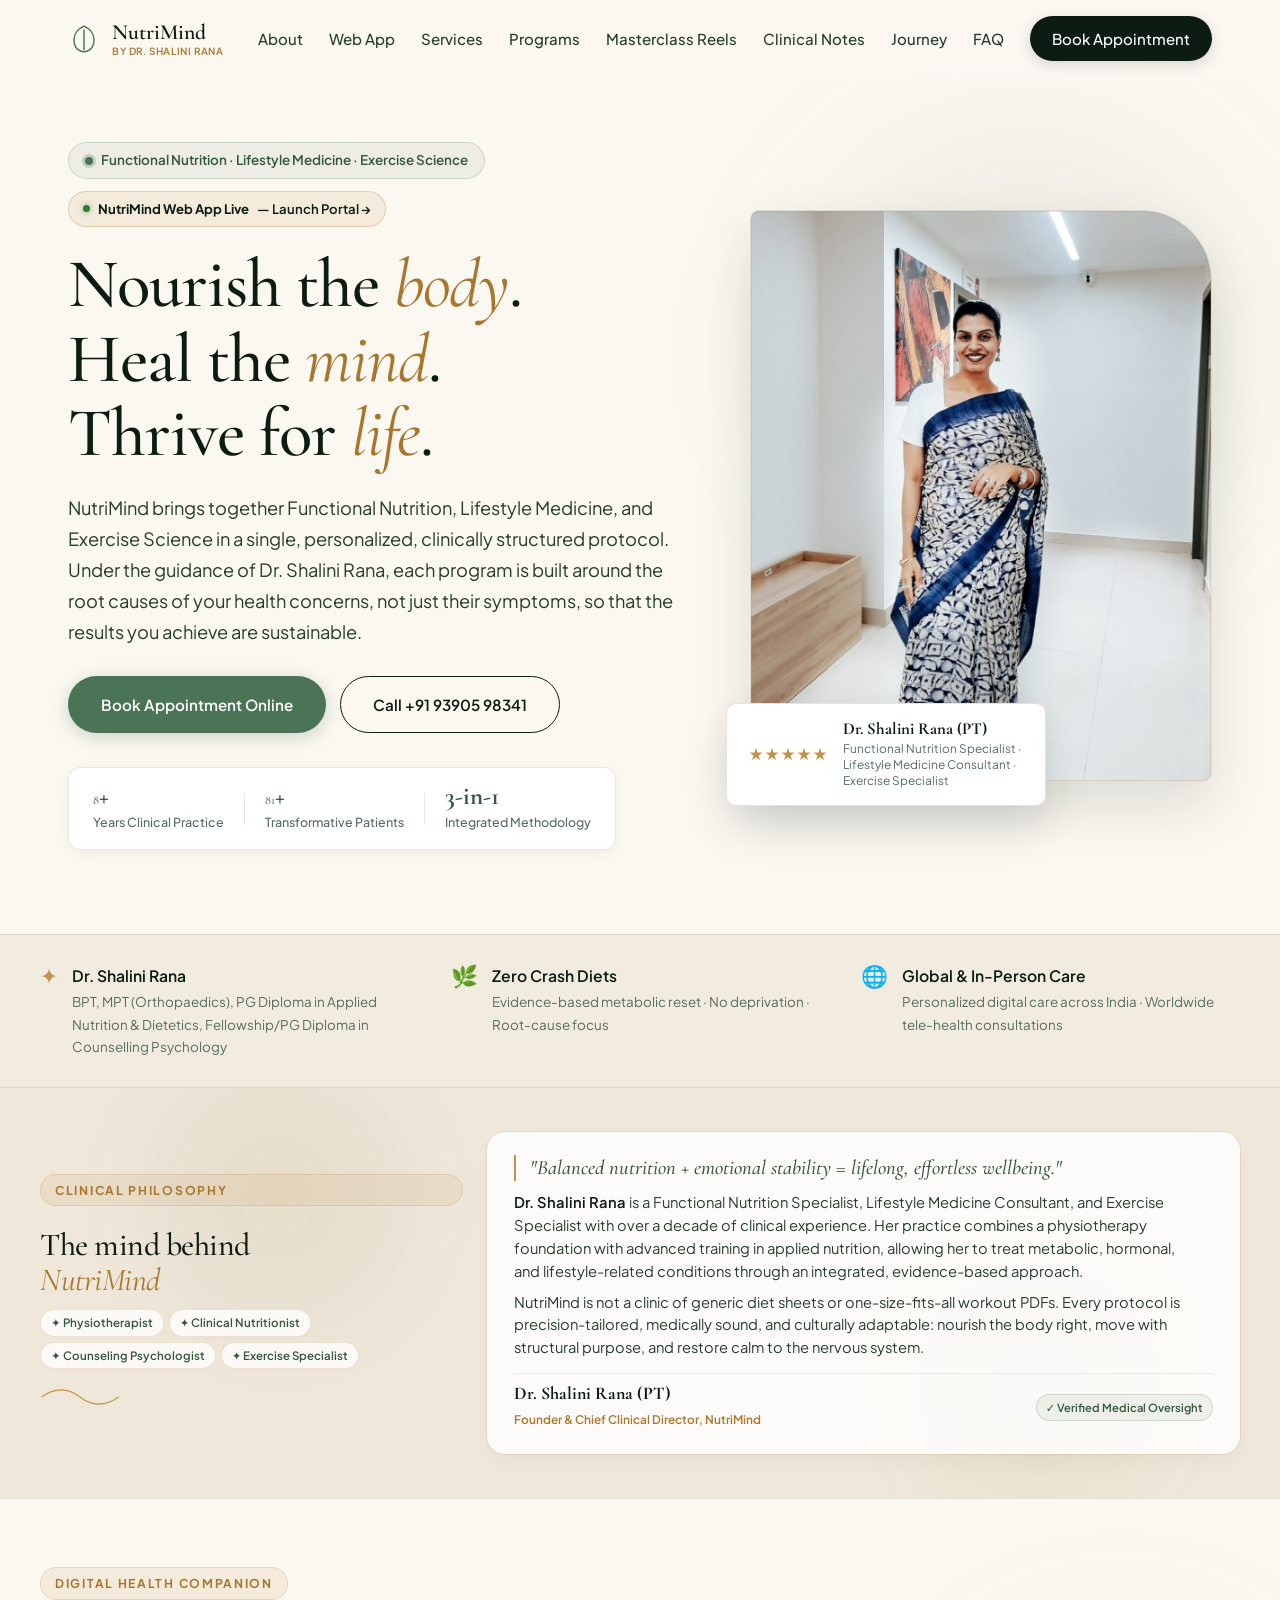
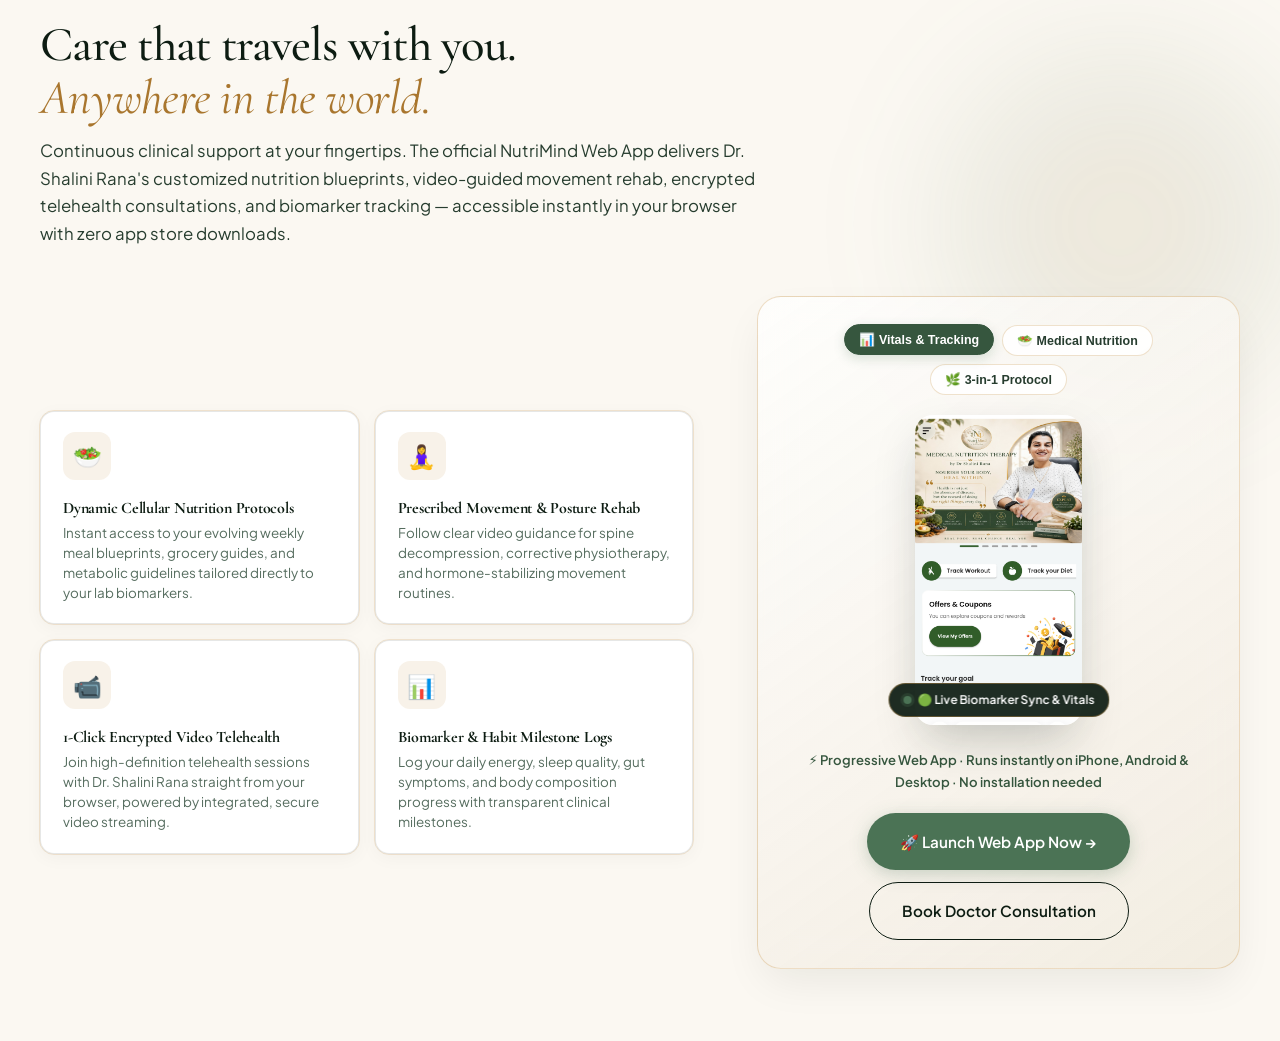
==== nutrimind.html @ 59c667a7 "Update Dr. Shalini credentials, Tellapur clinic location, GBP and social channels" ====
<!DOCTYPE html>
<html lang="en">
<head>
<meta charset="UTF-8">
<meta name="viewport" content="width=device-width, initial-scale=1.0">
<title>NutriMind | Functional Nutrition &amp; Lifestyle Medicine by Dr. Shalini Rana</title>
<meta name="description" content="Personalized, clinically structured protocols combining functional nutrition, lifestyle medicine, and exercise science. Consult Dr. Shalini Rana, Hyderabad.">
<link rel="preconnect" href="https://fonts.googleapis.com">
<link rel="preconnect" href="https://fonts.gstatic.com" crossorigin>
<link href="https://fonts.googleapis.com/css2?family=Cormorant+Garamond:ital,wght@0,400;0,500;0,600;0,700;1,400;1,500;1,600&family=Plus+Jakarta+Sans:wght@300;400;500;600;700&display=swap" rel="stylesheet">
<link rel="stylesheet" href="style.css">
</head>
<body>

<!-- TOP SCROLL PROGRESS -->
<div class="scroll-progress-container" aria-hidden="true">
  <div class="scroll-progress-bar" id="scrollProgressBar"></div>
</div>

<a class="skip-link" href="#main">Skip to content</a>

<!-- SITE HEADER -->
<header class="site-header" id="siteHeader">
  <div class="header-inner">
    <a href="#top" class="brand">
      <span class="brand-mark" aria-hidden="true">
        <svg viewBox="0 0 40 40" width="32" height="32"><path d="M20 4C11 8 6 16 8 26c1.5 7 8 10 12 10s10.5-3 12-10c2-10-3-18-12-22z" fill="none" stroke="currentColor" stroke-width="1.8"/><path d="M20 8v26" stroke="currentColor" stroke-width="1.8"/></svg>
      </span>
      <span class="brand-text">NutriMind<em>by Dr. Shalini Rana</em></span>
    </a>

    <nav class="main-nav" id="mainNav" aria-label="Primary Navigation">
      <a href="#about">About</a>
      <a href="#app">Web App</a>
      <a href="#pillars">Services</a>
      <a href="#programs">Programs</a>
      <a href="#reels">Masterclass Reels</a>
      <a href="#infographics">Clinical Notes</a>
      <a href="#journey">Journey</a>
      <a href="#faq">FAQ</a>
      <a href="https://booking.clinikpe.com/doctors/dr-shalini-rana-KVoUWVHR/KVoUWVHR" target="_blank" rel="noopener" class="nav-cta">Book Appointment</a>
    </nav>

    <button class="nav-toggle" id="navToggle" aria-expanded="false" aria-controls="mainNav" aria-label="Toggle menu">
      <span></span><span></span><span></span>
    </button>
  </div>
</header>

<main id="main">

  <!-- SECTION 1: HERO -->
  <section class="hero" id="top">
    <div class="hero-ambient-glow" aria-hidden="true"></div>
    <div class="hero-copy">
      <div class="hero-badge-wrap anim-hero-1">
        <span class="hero-badge">
          <span class="badge-dot"></span> Functional Nutrition &middot; Lifestyle Medicine &middot; Exercise Science
        </span>
        <a href="https://nutrimind-34c08.web.app/" target="_blank" rel="noopener" class="hero-app-pill" title="Open NutriMind Patient Web App">
          <span class="app-dot"></span> <strong>NutriMind Web App Live</strong> &mdash; Launch Portal &rarr;
        </a>
      </div>
      <h1 class="anim-hero-2">
        Nourish the <em>body</em>.<br>
        Heal the <em>mind</em>.<br>
        Thrive for <em>life</em>.
      </h1>
      <p class="hero-lede anim-hero-3">
        NutriMind brings together Functional Nutrition, Lifestyle Medicine, and Exercise Science in a single, personalized, clinically structured protocol. Under the guidance of Dr. Shalini Rana, each program is built around the root causes of your health concerns, not just their symptoms, so that the results you achieve are sustainable.
      </p>
      <div class="hero-actions anim-hero-4">
        <a href="https://booking.clinikpe.com/doctors/dr-shalini-rana-KVoUWVHR/KVoUWVHR" target="_blank" rel="noopener" class="btn btn-primary btn-pulse">Book Appointment Online</a>
        <a href="tel:+919390598341" class="btn btn-ghost">Call +91 93905 98341</a>
      </div>
      <div class="hero-trust-bar anim-hero-5">
        <div class="trust-pill">
          <strong><span class="counter" data-target="10">0</span>+</strong>
          <span>Years Clinical Practice</span>
        </div>
        <div class="trust-divider" aria-hidden="true"></div>
        <div class="trust-pill">
          <strong><span class="counter" data-target="100">0</span>+</strong>
          <span>Transformative Patients</span>
        </div>
        <div class="trust-divider" aria-hidden="true"></div>
        <div class="trust-pill">
          <strong>3-in-1</strong>
          <span>Integrated Methodology</span>
        </div>
      </div>
    </div>

    <div class="hero-media anim-hero-media">
      <div class="hero-image-wrap">
        <img src="assets/dr-shalini-portrait.jpg" alt="Dr. Shalini Rana, founder of NutriMind" width="1024" height="1436" fetchpriority="high" decoding="async">
        <div class="hero-gold-frame" aria-hidden="true"></div>
      </div>
      <div class="hero-media-caption float-badge">
        <div class="caption-stars" aria-hidden="true">★★★★★</div>
        <div class="caption-content">
          <strong>Dr. Shalini Rana (PT)</strong>
          <small>Functional Nutrition Specialist &middot; Lifestyle Medicine Consultant &middot; Exercise Specialist</small>
        </div>
      </div>
    </div>
  </section>

  <!-- AUTHORITY CREDENTIALS BAR -->
  <section class="authority-bar reveal reveal-fade" aria-label="Clinical Credentials">
    <div class="authority-inner">
      <div class="authority-item">
        <span class="auth-icon" aria-hidden="true">✦</span>
        <div class="auth-text">
          <strong>Dr. Shalini Rana</strong>
          <p>BPT, MPT (Orthopaedics), PG Diploma in Applied Nutrition &amp; Dietetics, Fellowship/PG Diploma in Counselling Psychology</p>
        </div>
      </div>
      <div class="authority-item">
        <span class="auth-icon" aria-hidden="true">🌿</span>
        <div class="auth-text">
          <strong>Zero Crash Diets</strong>
          <p>Evidence-based metabolic reset &middot; No deprivation &middot; Root-cause focus</p>
        </div>
      </div>
      <div class="authority-item">
        <span class="auth-icon" aria-hidden="true">🌐</span>
        <div class="auth-text">
          <strong>Global &amp; In-Person Care</strong>
          <p>Personalized digital care across India &middot; Worldwide tele-health consultations</p>
        </div>
      </div>
    </div>
  </section>

  <!-- SECTION 2: ABOUT / CLINICAL PHILOSOPHY -->
  <section class="about" id="about">
    <div class="about-grid">
      <div class="about-eyebrow-col reveal reveal-left">
        <span class="section-tag">Clinical Philosophy</span>
        <h2>The mind behind<br><em>NutriMind</em></h2>
        <div class="doc-credentials-pills">
          <span class="cred-pill">✦ Physiotherapist</span>
          <span class="cred-pill">✦ Clinical Nutritionist</span>
          <span class="cred-pill">✦ Counseling Psychologist</span>
          <span class="cred-pill">✦ Exercise Specialist</span>
        </div>
        <div class="leaf-rule" aria-hidden="true">
          <svg class="animated-leaf-svg" viewBox="0 0 120 24" width="80" height="16"><path d="M2 12c20-14 40-14 58 0s38 14 58 0" fill="none" stroke="currentColor" stroke-width="1.6"/></svg>
        </div>
      </div>

      <div class="about-glass-card reveal reveal-right">
        <div class="glass-quote-wrap">
          <p class="pull-quote">"Balanced nutrition + emotional stability = lifelong, effortless wellbeing."</p>
        </div>
        
        <div class="about-body-text">
          <p><strong>Dr. Shalini Rana</strong> is a Functional Nutrition Specialist, Lifestyle Medicine Consultant, and Exercise Specialist with over a decade of clinical experience. Her practice combines a physiotherapy foundation with advanced training in applied nutrition, allowing her to treat metabolic, hormonal, and lifestyle-related conditions through an integrated, evidence-based approach.</p>
          <p>NutriMind is not a clinic of generic diet sheets or one-size-fits-all workout PDFs. Every protocol is precision-tailored, medically sound, and culturally adaptable: nourish the body right, move with structural purpose, and restore calm to the nervous system.</p>
        </div>

        <div class="doctor-signature">
          <div class="doc-sign-meta">
            <strong>Dr. Shalini Rana (PT)</strong>
            <span>Founder &amp; Chief Clinical Director, NutriMind</span>
          </div>
          <div class="doc-verified-badge">
            <span>✓ Verified Medical Oversight</span>
          </div>
        </div>
      </div>
    </div>
  </section>

  <!-- SECTION 3: DIGITAL HEALTH COMPANION (WEB APP PORTAL) -->
  <section class="app-section" id="app">
    <div class="app-section-inner">
      <div class="app-section-header reveal reveal-up">
        <span class="section-tag">Digital Health Companion</span>
        <h2>Care that travels with you.<br><em>Anywhere in the world.</em></h2>
        <p class="app-section-lede">
          Continuous clinical support at your fingertips. The official NutriMind Web App delivers Dr. Shalini Rana's customized nutrition blueprints, video-guided movement rehab, encrypted telehealth consultations, and biomarker tracking — accessible instantly in your browser with zero app store downloads.
        </p>
      </div>

      <div class="app-showcase-grid reveal reveal-up">
        <!-- 4 PILLAR FEATURE CARDS -->
        <div class="app-feature-cards">
          <div class="app-feature-card">
            <div class="app-feat-icon">🥗</div>
            <div class="app-feat-content">
              <h4>Dynamic Cellular Nutrition Protocols</h4>
              <p>Instant access to your evolving weekly meal blueprints, grocery guides, and metabolic guidelines tailored directly to your lab biomarkers.</p>
            </div>
          </div>

          <div class="app-feature-card">
            <div class="app-feat-icon">🧘‍♀️</div>
            <div class="app-feat-content">
              <h4>Prescribed Movement &amp; Posture Rehab</h4>
              <p>Follow clear video guidance for spine decompression, corrective physiotherapy, and hormone-stabilizing movement routines.</p>
            </div>
          </div>

          <div class="app-feature-card">
            <div class="app-feat-icon">📹</div>
            <div class="app-feat-content">
              <h4>1-Click Encrypted Video Telehealth</h4>
              <p>Join high-definition telehealth sessions with Dr. Shalini Rana straight from your browser, powered by integrated, secure video streaming.</p>
            </div>
          </div>

          <div class="app-feature-card">
            <div class="app-feat-icon">📊</div>
            <div class="app-feat-content">
              <h4>Biomarker &amp; Habit Milestone Logs</h4>
              <p>Log your daily energy, sleep quality, gut symptoms, and body composition progress with transparent clinical milestones.</p>
            </div>
          </div>
        </div>

        <!-- RIGHT: INTERACTIVE APP STAGE -->
        <div class="app-stage-col">
          <div class="app-screen-nav" id="appScreenNav">
            <button type="button" class="app-nav-btn active" data-img="app/NutriMind.png" data-badge="🟢 Live Biomarker Sync &amp; Vitals">
              <span>📊 Vitals &amp; Tracking</span>
            </button>
            <button type="button" class="app-nav-btn" data-img="app/nutrimind-app-2.png" data-badge="🥗 Medical Nutrition Blueprints">
              <span>🥗 Medical Nutrition</span>
            </button>
            <button type="button" class="app-nav-btn" data-img="app/nutrimind-app-3.png" data-badge="🌿 3-in-1 Movement &amp; Protocol">
              <span>🌿 3-in-1 Protocol</span>
            </button>
          </div>

          <div class="app-mockup-wrapper">
            <img src="app/NutriMind.png" alt="NutriMind Patient Companion Web App" class="app-mockup-img" id="aboutFloatingAppImg" loading="lazy" decoding="async">
            <div class="floating-glass-badge" id="aboutFloatingBadge">
              <span class="badge-dot"></span> <span>🟢 Live Biomarker Sync &amp; Vitals</span>
            </div>
          </div>

          <div class="app-pwa-badge">
            <span>⚡ Progressive Web App &middot; Runs instantly on iPhone, Android &amp; Desktop &middot; No installation needed</span>
          </div>

          <div class="app-cta-row">
            <a href="https://nutrimind-34c08.web.app/" target="_blank" rel="noopener" class="btn btn-primary btn-pulse">
              🚀 Launch Web App Now &rarr;
            </a>
            <a href="https://booking.clinikpe.com/doctors/dr-shalini-rana-KVoUWVHR/KVoUWVHR" target="_blank" rel="noopener" class="btn btn-ghost">
              Book Doctor Consultation
            </a>
          </div>
        </div>
      </div>
    </div>
  </section>

</main>
<script src="script.js"></script>
</body>
</html>
---- style.css ----
/* ---------------------------------------------------------
   NutriMind by Dr. Shalini Rana — Luxury Medical Wellness System
   Typography: Cormorant Garamond (Display) · Plus Jakarta Sans (Body)
   Palette: Obsidian Emerald #0D1C12 · Luminous Sage #4B7355
            Champagne Gold #C69248 · Silk Alabaster #FBF8F2
--------------------------------------------------------- */

:root {
  --ink: #0D1C12;
  --ink-soft: #273D2F;
  --ink-muted: #566D5F;
  --sage: #4B7355;
  --sage-dark: #36563E;
  --sage-light: #689473;
  --sage-soft: rgba(75, 115, 85, 0.08);
  --gold: #C69248;
  --gold-dark: #A9762E;
  --gold-soft: #E8D2B0;
  --gold-glow: rgba(198, 146, 72, 0.16);
  --ivory: #FBF8F2;
  --ivory-dim: #F2ECE0;
  --clay: #EFE7DA;
  --paper: #FFFFFF;
  --line: rgba(13, 28, 18, 0.10);
  --line-gold: rgba(198, 146, 72, 0.28);
  --shadow-sm: 0 4px 16px rgba(13, 28, 18, 0.04);
  --shadow-md: 0 12px 34px rgba(13, 28, 18, 0.08);
  --shadow-lg: 0 24px 56px rgba(13, 28, 18, 0.13);
  --shadow-gold: 0 12px 36px rgba(198, 146, 72, 0.22);
  --font-display: 'Cormorant Garamond', Georgia, serif;
  --font-body: 'Plus Jakarta Sans', system-ui, -apple-system, sans-serif;
  --max: 1200px;
}

*, *::before, *::after {
  box-sizing: border-box;
}

html {
  scroll-behavior: smooth;
  -webkit-text-size-adjust: 100%;
  text-size-adjust: 100%;
}

body {
  margin: 0;
  font-family: var(--font-body);
  color: var(--ink);
  background: var(--ivory);
  font-size: 16.5px;
  line-height: 1.68;
  -webkit-font-smoothing: antialiased;
  -moz-osx-font-smoothing: grayscale;
  overflow-x: hidden;
}

img, video {
  max-width: 100%;
  display: block;
  -webkit-user-drag: none;
}

button, a {
  -webkit-tap-highlight-color: transparent;
}

/* GPU Hardware Acceleration for Smooth Rendering on PC & Mobile */
.clinic-photo-card,
.spotlight-card,
.reel-card,
.infographic-card,
.journey-card,
.app-feature-card,
.faq-item {
  transform: translateZ(0);
  backface-visibility: hidden;
  -webkit-backface-visibility: hidden;
}

h1, h2, h3, h4 {
  font-family: var(--font-display);
  font-weight: 600;
  line-height: 1.15;
  margin: 0 0 0.45em;
  color: var(--ink);
  letter-spacing: -0.015em;
}

h1 { font-size: clamp(2.8rem, 5.4vw, 4.6rem); font-weight: 500; line-height: 1.08; }
h2 { font-size: clamp(2.2rem, 3.6vw, 3.2rem); font-weight: 500; }
h3 { font-size: clamp(1.6rem, 2.4vw, 2.1rem); }
h4 { font-size: 1.25rem; font-weight: 600; }

h1 em, h2 em, h3 em {
  font-style: italic;
  font-weight: 400;
  color: var(--gold-dark);
}

p { margin: 0 0 1em; max-width: 62ch; }
a { color: inherit; }

.skip-link {
  position: absolute; left: -999px; top: auto;
  background: var(--ink); color: #fff; padding: 12px 20px; z-index: 200;
  border-radius: 4px;
}
.skip-link:focus { left: 16px; top: 16px; }

/* ---------- TOP SCROLL PROGRESS BAR ---------- */
.scroll-progress-container {
  position: fixed; top: 0; left: 0; width: 100%; height: 3.5px;
  z-index: 1000; background: transparent; pointer-events: none;
}
.scroll-progress-bar {
  height: 100%; width: 0%;
  background: linear-gradient(90deg, var(--sage), var(--gold));
  transition: width 0.08s ease-out;
  box-shadow: 0 0 10px rgba(198, 146, 72, 0.5);
}

/* ---------- SECTION TAGS & LABELS ---------- */
.section-tag {
  display: inline-block;
  font-family: var(--font-body);
  font-size: 0.76rem;
  letter-spacing: 0.14em;
  font-weight: 700;
  text-transform: uppercase;
  color: var(--gold-dark);
  background: rgba(198, 146, 72, 0.12);
  border: 1px solid rgba(198, 146, 72, 0.25);
  padding: 5px 14px;
  border-radius: 999px;
  margin-bottom: 14px;
}
.section-tag.light {
  color: var(--gold-soft);
  background: rgba(232, 210, 176, 0.12);
  border-color: rgba(232, 210, 176, 0.25);
}

/* ---------- BUTTONS ---------- */
.btn {
  position: relative;
  display: inline-flex; align-items: center; justify-content: center; gap: 8px;
  padding: 15px 32px;
  border-radius: 999px;
  font-family: var(--font-body);
  font-size: 0.95rem;
  font-weight: 600;
  text-decoration: none;
  border: 1.5px solid transparent;
  transition: transform .25s cubic-bezier(0.34, 1.56, 0.64, 1), background .25s ease, color .25s ease, border-color .25s ease, box-shadow .25s ease;
  cursor: pointer;
  overflow: hidden;
}
.btn:hover { transform: translateY(-2px); }
.btn:active { transform: translateY(0); }

.btn-primary {
  background: var(--sage);
  color: #fff;
  box-shadow: 0 4px 18px rgba(75, 115, 85, 0.28);
}
.btn-primary:hover {
  background: var(--sage-dark);
  box-shadow: 0 8px 26px rgba(54, 86, 62, 0.4);
}

.btn-primary.btn-pulse {
  position: relative;
}
.btn-primary.btn-pulse::after {
  content: "";
  position: absolute; inset: -4px;
  border-radius: inherit;
  border: 2px solid var(--gold);
  opacity: 0;
  animation: btnPulse 3s cubic-bezier(0.24, 0, 0.38, 1) infinite;
  pointer-events: none;
}
@keyframes btnPulse {
  0% { transform: scale(0.95); opacity: 0.8; }
  50% { transform: scale(1.06); opacity: 0; }
  100% { transform: scale(1.06); opacity: 0; }
}

.btn-ghost {
  background: transparent;
  color: var(--ink);
  border-color: var(--ink);
}
.btn-ghost:hover {
  background: var(--ink);
  color: #fff;
  box-shadow: 0 6px 20px rgba(13, 28, 18, 0.18);
}

.btn-ghost-light {
  background: transparent;
  color: #fff;
  border: 1.5px solid rgba(255, 255, 255, 0.45);
}
.btn-ghost-light:hover {
  background: #fff;
  color: var(--ink);
  border-color: #fff;
}
.btn.full { width: 100%; }

/* ---------- HEADER ---------- */
.site-header {
  position: sticky; top: 0; z-index: 100;
  background: rgba(251, 248, 242, 0.88);
  backdrop-filter: blur(14px);
  -webkit-backdrop-filter: blur(14px);
  border-bottom: 1px solid transparent;
  transition: border-color .3s ease, background .3s ease, box-shadow .3s ease;
}
.site-header.scrolled {
  border-color: var(--line);
  background: rgba(251, 248, 242, 0.97);
  box-shadow: 0 6px 24px rgba(13, 28, 18, 0.05);
}

.header-inner {
  max-width: var(--max);
  margin: 0 auto;
  padding: 16px 28px;
  display: flex; align-items: center; justify-content: space-between;
  gap: 20px;
}

.brand {
  display: flex; align-items: center; gap: 12px;
  text-decoration: none; color: var(--ink);
  transition: transform .2s ease;
}
.brand:hover { transform: scale(1.01); }
.brand-mark {
  color: var(--sage);
  display: flex;
  transition: transform .35s cubic-bezier(0.34, 1.56, 0.64, 1);
}
.brand:hover .brand-mark { transform: rotate(-8deg) scale(1.08); }
.brand-text {
  font-family: var(--font-display);
  font-size: 1.35rem; font-weight: 600; line-height: 1.05;
}
.brand-text em {
  display: block; font-style: normal;
  font-family: var(--font-body); font-size: 0.62rem;
  letter-spacing: .06em; font-weight: 600; text-transform: uppercase;
  color: var(--gold-dark); margin-top: 3px;
}

.main-nav { display: flex; align-items: center; gap: 26px; }
.main-nav a {
  position: relative;
  text-decoration: none;
  font-size: 0.94rem;
  font-weight: 500;
  color: var(--ink-soft);
  transition: color .2s ease;
}
.main-nav a:not(.nav-cta)::after {
  content: '';
  position: absolute; bottom: -4px; left: 0;
  width: 0%; height: 2px;
  background: var(--gold);
  border-radius: 2px;
  transition: width .28s cubic-bezier(0.25, 1, 0.5, 1);
}
.main-nav a:not(.nav-cta):hover::after { width: 100%; }
.main-nav a:hover { color: var(--ink); }

.nav-cta {
  background: var(--ink); color: #fff !important;
  padding: 10px 22px; border-radius: 999px; font-weight: 600;
  box-shadow: 0 4px 14px rgba(13, 28, 18, 0.15);
  transition: background .2s ease, transform .2s cubic-bezier(0.34, 1.56, 0.64, 1), box-shadow .2s ease !important;
}
.nav-cta:hover {
  background: var(--sage-dark);
  transform: translateY(-2px);
  box-shadow: 0 6px 18px rgba(54, 86, 62, 0.35);
}

.nav-toggle {
  display: none; flex-direction: column; gap: 5px;
  background: none; border: none; cursor: pointer; padding: 8px;
}
.nav-toggle span {
  width: 22px; height: 2px; background: var(--ink); display: block;
  transition: transform .25s ease, opacity .25s ease;
}

/* ---------- HERO ---------- */
.hero {
  position: relative;
  max-width: var(--max);
  margin: 0 auto;
  padding: 64px 28px 84px;
  display: grid;
  grid-template-columns: 1.15fr 0.85fr;
  gap: 56px;
  align-items: center;
}
.hero-ambient-glow {
  position: absolute;
  width: 550px; height: 550px;
  border-radius: 50%;
  background: radial-gradient(circle, rgba(198, 146, 72, 0.13) 0%, rgba(75, 115, 85, 0.08) 45%, transparent 70%);
  top: 0%; right: -5%;
  filter: blur(65px);
  pointer-events: none;
  animation: driftGlow 15s ease-in-out infinite alternate;
  z-index: 0;
}
@keyframes driftGlow {
  0% { transform: translate(0, 0) scale(1); }
  100% { transform: translate(-35px, 45px) scale(1.15); }
}

.hero-copy, .hero-media { position: relative; z-index: 1; }

.hero-badge-wrap {
  display: flex;
  align-items: center;
  flex-wrap: wrap;
  gap: 12px;
  margin-bottom: 20px;
}
.hero-badge {
  display: inline-flex; align-items: center; gap: 8px;
  font-size: 0.84rem; font-weight: 600;
  color: var(--sage-dark);
  background: var(--sage-soft);
  border: 1px solid rgba(75, 115, 85, 0.2);
  padding: 6px 16px; border-radius: 999px;
}
.hero-app-pill {
  display: inline-flex;
  align-items: center;
  gap: 8px;
  font-size: 0.82rem;
  font-weight: 600;
  color: var(--ink);
  background: rgba(198, 146, 72, 0.12);
  border: 1px solid rgba(198, 146, 72, 0.35);
  padding: 6px 14px;
  border-radius: 999px;
  text-decoration: none;
  transition: all 0.25s ease;
}
.hero-app-pill:hover {
  background: rgba(198, 146, 72, 0.22);
  border-color: var(--gold);
  transform: translateY(-2px);
  box-shadow: 0 4px 14px rgba(198, 146, 72, 0.25);
  color: var(--ink);
}
.hero-app-pill .app-dot {
  width: 7px;
  height: 7px;
  border-radius: 50%;
  background: #2E7D32;
  box-shadow: 0 0 6px rgba(46, 125, 50, 0.6);
  animation: pulseDot 2s infinite ease-in-out;
}
.badge-dot {
  width: 8px; height: 8px; border-radius: 50%;
  background: var(--sage);
  box-shadow: 0 0 0 3px rgba(75, 115, 85, 0.25);
  animation: pulseDot 2.2s infinite;
}
@keyframes pulseDot {
  0%, 100% { opacity: 1; transform: scale(1); }
  50% { opacity: 0.6; transform: scale(1.2); }
}

.hero h1 { margin-bottom: 22px; }
.hero-lede {
  font-size: 1.14rem; line-height: 1.7; color: var(--ink-soft);
  max-width: 48ch; margin-bottom: 28px;
}
.hero-actions { display: flex; gap: 14px; flex-wrap: wrap; margin-bottom: 34px; }

/* Hero Trust Bar */
.hero-trust-bar {
  display: inline-flex; align-items: center; gap: 20px;
  padding: 16px 24px;
  background: var(--paper);
  border: 1px solid var(--line);
  border-radius: 12px;
  box-shadow: var(--shadow-sm);
}
.trust-pill { display: flex; flex-direction: column; }
.trust-pill strong {
  font-family: var(--font-display); font-size: 1.55rem;
  line-height: 1; color: var(--sage-dark);
}
.trust-pill span { font-size: 0.78rem; font-weight: 500; color: var(--ink-muted); margin-top: 3px; }
.trust-divider { width: 1px; height: 32px; background: var(--line); }

/* Hero Entrance Animations */
.anim-hero-1 { animation: heroFadeIn 0.8s cubic-bezier(0.16, 1, 0.3, 1) 0.1s both; }
.anim-hero-2 { animation: heroFadeUp 0.9s cubic-bezier(0.16, 1, 0.3, 1) 0.22s both; }
.anim-hero-3 { animation: heroFadeUp 0.9s cubic-bezier(0.16, 1, 0.3, 1) 0.36s both; }
.anim-hero-4 { animation: heroFadeUp 0.9s cubic-bezier(0.16, 1, 0.3, 1) 0.5s both; }
.anim-hero-5 { animation: heroFadeUp 0.9s cubic-bezier(0.16, 1, 0.3, 1) 0.64s both; }
.anim-hero-media { animation: heroScaleIn 1.1s cubic-bezier(0.16, 1, 0.3, 1) 0.3s both; }

@keyframes heroFadeIn {
  from { opacity: 0; transform: translateY(-8px); }
  to { opacity: 1; transform: translateY(0); }
}
@keyframes heroFadeUp {
  from { opacity: 0; transform: translateY(24px); }
  to { opacity: 1; transform: translateY(0); }
}
@keyframes heroScaleIn {
  from { opacity: 0; transform: scale(0.95) translateY(24px); }
  to { opacity: 1; transform: scale(1) translateY(0); }
}

/* Hero Portrait & Caption */
.hero-image-wrap {
  position: relative;
  overflow: hidden;
  border-radius: 8px 70px 8px 8px;
  box-shadow: var(--shadow-lg);
  border: 1px solid var(--line);
}
.hero-image-wrap img {
  width: 100%; height: 570px; object-fit: cover; object-position: top center;
  transition: transform .8s cubic-bezier(0.25, 1, 0.5, 1);
}
.hero-gold-frame {
  position: absolute; inset: 0;
  border: 1px solid rgba(198, 146, 72, 0.25);
  border-radius: inherit;
  pointer-events: none;
}
.hero-media:hover .hero-image-wrap img { transform: scale(1.03); }

.hero-media-caption {
  position: absolute; left: -24px; bottom: -24px;
  background: var(--paper);
  border: 1px solid var(--line-gold);
  padding: 16px 22px;
  border-radius: 10px;
  display: flex; align-items: center; gap: 14px;
  max-width: 320px;
  box-shadow: 0 20px 45px rgba(13, 28, 18, 0.14);
  transition: transform .3s ease, box-shadow .3s ease;
}
.float-badge { animation: floatBadge 6s ease-in-out infinite; }
.float-badge:hover {
  transform: translateY(-6px) scale(1.02);
  box-shadow: 0 26px 52px rgba(13, 28, 18, 0.2);
}
@keyframes floatBadge {
  0%, 100% { transform: translateY(0); }
  50% { transform: translateY(-8px); }
}
.caption-stars { color: var(--gold); font-size: 1rem; letter-spacing: 2px; }
.caption-content strong {
  display: block; font-family: var(--font-display); font-size: 1.05rem;
  color: var(--ink); line-height: 1.1;
}
.caption-content small {
  display: block; font-family: var(--font-body); font-size: 0.74rem;
  color: var(--ink-muted); margin-top: 3px; line-height: 1.35;
}

/* ---------- AUTHORITY CREDENTIALS BAR ---------- */
.authority-bar {
  background: var(--ivory-dim);
  border-top: 1px solid var(--line);
  border-bottom: 1px solid var(--line);
  padding: 28px 28px;
}
.authority-inner {
  max-width: var(--max); margin: 0 auto;
  display: grid; grid-template-columns: repeat(3, 1fr); gap: 32px;
}
.authority-item {
  display: flex; align-items: flex-start; gap: 14px;
}
.auth-icon {
  font-size: 1.35rem; color: var(--gold); line-height: 1.2;
}
.auth-text strong {
  display: block; font-size: 0.98rem; color: var(--ink); font-weight: 600;
}
.auth-text p {
  margin: 2px 0 0; font-size: 0.84rem; color: var(--ink-muted);
}

/* ---------- ABOUT / PHILOSOPHY (ULTRA-COMPACT LUXURY GLASSMORPHISM) ---------- */
.about {
  background: var(--clay);
  padding: 44px 20px;
  position: relative;
  overflow: hidden;
}
.about::before {
  content: "";
  position: absolute;
  top: -40px; left: 10%;
  width: 300px; height: 300px;
  border-radius: 50%;
  background: radial-gradient(circle, rgba(198, 146, 72, 0.12) 0%, rgba(75, 115, 85, 0.06) 50%, transparent 70%);
  filter: blur(40px);
  pointer-events: none;
}
.about::after {
  content: "";
  position: absolute;
  bottom: -30px; right: 8%;
  width: 280px; height: 280px;
  border-radius: 50%;
  background: radial-gradient(circle, rgba(75, 115, 85, 0.1) 0%, rgba(198, 146, 72, 0.05) 50%, transparent 70%);
  filter: blur(40px);
  pointer-events: none;
}

.about-grid {
  max-width: var(--max); margin: 0 auto;
  display: grid; grid-template-columns: 0.72fr 1.28fr; gap: 24px;
  align-items: center;
  position: relative;
  z-index: 2;
}

.about-eyebrow-col {
  display: flex;
  flex-direction: column;
  gap: 8px;
}

.about-eyebrow-col h2 {
  font-size: clamp(1.8rem, 2.5vw, 2.35rem);
  line-height: 1.08;
  margin: 0;
}

.doc-credentials-pills {
  display: flex; flex-wrap: wrap; gap: 5px; margin: 4px 0 6px;
}
.cred-pill {
  font-size: 0.72rem; font-weight: 600;
  color: var(--sage-dark);
  background: rgba(255, 255, 255, 0.8);
  backdrop-filter: blur(8px);
  -webkit-backdrop-filter: blur(8px);
  border: 1px solid rgba(198, 146, 72, 0.25);
  padding: 3px 10px; border-radius: 999px;
  box-shadow: 0 1px 4px rgba(13, 28, 18, 0.02);
  transition: all 0.2s ease;
  display: inline-flex; align-items: center; gap: 4px;
}
.cred-pill:hover {
  transform: translateY(-1px);
  border-color: var(--gold);
  background: #fff;
}

.leaf-rule { color: var(--gold); margin-top: 2px; }
.animated-leaf-svg { width: 80px; height: 16px; }
.animated-leaf-svg path {
  stroke-dasharray: 200; stroke-dashoffset: 200;
  transition: stroke-dashoffset 1.4s cubic-bezier(0.4, 0, 0.2, 1) 0.3s;
}
.about-eyebrow-col.is-revealed .animated-leaf-svg path { stroke-dashoffset: 0; }

/* Frosted Glassmorphism Card */
.about-glass-card {
  background: rgba(255, 255, 255, 0.82);
  backdrop-filter: blur(16px);
  -webkit-backdrop-filter: blur(16px);
  border: 1px solid rgba(255, 255, 255, 0.95);
  outline: 1px solid rgba(198, 146, 72, 0.2);
  border-radius: 18px;
  padding: 22px 26px;
  box-shadow: 0 10px 28px -6px rgba(13, 28, 18, 0.05);
  position: relative;
  transition: transform 0.25s ease;
}
.about-glass-card:hover {
  transform: translateY(-2px);
}

.glass-quote-wrap {
  position: relative;
  padding-left: 14px;
  border-left: 2.5px solid var(--gold);
  margin-bottom: 10px;
}
.pull-quote {
  font-family: var(--font-display);
  font-size: clamp(1.15rem, 1.6vw, 1.35rem);
  font-weight: 500; font-style: italic;
  color: var(--sage-dark); line-height: 1.28;
  margin: 0;
}

.about-body-text {
  display: flex; flex-direction: column; gap: 8px;
}
.about-body-text p {
  color: var(--ink-soft);
  font-size: 0.92rem;
  line-height: 1.55;
  margin: 0;
}
.about-body-text p strong {
  color: var(--ink);
  font-weight: 600;
}

.doctor-signature {
  margin-top: 14px;
  padding-top: 10px;
  border-top: 1px solid rgba(198, 146, 72, 0.18);
  display: flex;
  justify-content: space-between;
  align-items: center;
  flex-wrap: wrap;
  gap: 6px;
}
.doc-sign-meta strong {
  display: block;
  font-family: var(--font-display);
  font-size: 1.12rem;
  color: var(--ink);
  line-height: 1.1;
}
.doc-sign-meta span {
  font-size: 0.74rem;
  font-weight: 600;
  color: var(--gold-dark);
}
.doc-verified-badge {
  display: inline-flex;
  align-items: center;
  gap: 4px;
  background: rgba(75, 115, 85, 0.08);
  border: 1px solid rgba(75, 115, 85, 0.2);
  padding: 3px 9px;
  border-radius: 999px;
  font-size: 0.7rem;
  font-weight: 600;
  color: var(--sage-dark);
}

/* ---------- SECTION 3: DIGITAL HEALTH COMPANION (WEB APP PORTAL) ---------- */
.app-section {
  background: linear-gradient(180deg, var(--clay) 0%, var(--bg) 100%);
  padding: 68px 24px 72px;
  position: relative;
  overflow: hidden;
  border-top: 1px solid var(--line);
}
.app-section::before {
  content: "";
  position: absolute;
  top: 10%; right: -50px;
  width: 420px; height: 420px;
  border-radius: 50%;
  background: radial-gradient(circle, rgba(198, 146, 72, 0.15) 0%, rgba(75, 115, 85, 0.1) 50%, transparent 70%);
  filter: blur(60px);
  pointer-events: none;
}

.app-section-inner {
  max-width: var(--max);
  margin: 0 auto;
  position: relative;
  z-index: 2;
}

.app-section-header {
  max-width: 720px;
  margin-bottom: 38px;
}
.app-section-header h2 {
  font-size: clamp(2.2rem, 3.8vw, 3.2rem);
  line-height: 1.1;
  margin: 4px 0 12px;
}
.app-section-lede {
  font-size: 1.05rem;
  color: var(--ink-soft);
  line-height: 1.65;
  margin: 0;
}

.app-showcase-grid {
  display: grid;
  grid-template-columns: 1.1fr 0.9fr;
  gap: 36px;
  align-items: center;
}

.app-feature-cards {
  display: grid;
  grid-template-columns: 1fr 1fr;
  gap: 16px;
}
.app-feature-card {
  background: rgba(255, 255, 255, 0.82);
  backdrop-filter: blur(14px);
  -webkit-backdrop-filter: blur(14px);
  border: 1px solid rgba(255, 255, 255, 0.95);
  outline: 1px solid rgba(198, 146, 72, 0.2);
  border-radius: 18px;
  padding: 20px;
  display: flex;
  flex-direction: column;
  gap: 10px;
  box-shadow: 0 8px 24px -4px rgba(13, 28, 18, 0.04);
  transition: all 0.25s ease;
}
.app-feature-card:hover {
  transform: translateY(-3px);
  border-color: var(--gold);
  box-shadow: 0 14px 32px -6px rgba(198, 146, 72, 0.18);
  background: #fff;
}
.app-feat-icon {
  font-size: 1.6rem;
  line-height: 1;
  width: 44px; height: 44px;
  border-radius: 12px;
  background: rgba(198, 146, 72, 0.12);
  display: grid; place-items: center;
}
.app-feat-content h4 {
  font-size: 1rem;
  font-weight: 700;
  color: var(--ink);
  line-height: 1.3;
  margin: 0 0 4px;
}
.app-feat-content p {
  font-size: 0.84rem;
  color: var(--ink-muted);
  line-height: 1.5;
  margin: 0;
}

/* App Stage Column */
.app-stage-col {
  background: linear-gradient(145deg, rgba(255, 255, 255, 0.75) 0%, rgba(241, 235, 223, 0.9) 100%);
  backdrop-filter: blur(20px);
  -webkit-backdrop-filter: blur(20px);
  border: 1px solid rgba(198, 146, 72, 0.3);
  border-radius: 24px;
  padding: 28px;
  display: flex;
  flex-direction: column;
  align-items: center;
  gap: 20px;
  box-shadow: 0 18px 44px -8px rgba(13, 28, 18, 0.08);
}

.app-screen-nav {
  display: flex;
  gap: 8px;
  flex-wrap: wrap;
  justify-content: center;
}
.app-nav-btn {
  background: rgba(255, 255, 255, 0.85);
  border: 1px solid rgba(198, 146, 72, 0.28);
  padding: 7px 14px;
  border-radius: 999px;
  font-size: 0.78rem;
  font-weight: 600;
  color: var(--ink-soft);
  cursor: pointer;
  transition: all 0.2s ease;
  display: inline-flex;
  align-items: center;
  gap: 4px;
}
.app-nav-btn:hover, .app-nav-btn.active {
  background: var(--sage-dark);
  color: #fff;
  border-color: var(--sage-dark);
  transform: translateY(-1px);
  box-shadow: 0 4px 12px rgba(75, 115, 85, 0.2);
}

.app-mockup-wrapper {
  position: relative;
  display: flex;
  justify-content: center;
  align-items: center;
  width: 100%;
  min-height: 300px;
}
.app-mockup-img {
  max-width: 100%;
  max-height: 310px;
  border-radius: 18px;
  box-shadow: 0 20px 48px -10px rgba(13, 28, 18, 0.25);
  animation: floatApp 5s ease-in-out infinite;
  object-fit: contain;
}

.floating-glass-badge {
  position: absolute;
  bottom: 8px; left: 50%;
  transform: translateX(-50%);
  background: rgba(13, 28, 18, 0.92);
  backdrop-filter: blur(10px);
  -webkit-backdrop-filter: blur(10px);
  color: #fff;
  border: 1px solid rgba(198, 146, 72, 0.4);
  padding: 6px 14px;
  border-radius: 999px;
  font-size: 0.74rem;
  font-weight: 600;
  display: flex;
  align-items: center;
  gap: 6px;
  white-space: nowrap;
}

.app-pwa-badge {
  font-size: 0.74rem;
  color: var(--ink-muted);
  text-align: center;
  font-weight: 500;
}

.app-cta-row {
  display: flex;
  gap: 12px;
  flex-wrap: wrap;
  justify-content: center;
  width: 100%;
}

@media (max-width: 900px) {
  .app-showcase-grid { grid-template-columns: 1fr; }
  .app-feature-cards { grid-template-columns: 1fr; }
}

/* ---------- PILLARS / SERVICES ---------- */
.pillars {
  max-width: var(--max); margin: 0 auto;
  padding: 110px 28px 50px;
}
.section-intro { max-width: 660px; margin-bottom: 68px; }
.section-intro p { color: var(--ink-soft); font-size: 1.1rem; }

.pillar {
  display: grid; grid-template-columns: 0.88fr 1.12fr; gap: 64px;
  align-items: center; padding: 68px 0;
  border-top: 1px solid var(--line);
}
.pillar:first-of-type { border-top: none; }
.pillar.reverse { direction: rtl; }
.pillar.reverse > * { direction: ltr; }

.pillar-img-wrap {
  position: relative;
  overflow: hidden;
  border-radius: 12px;
  box-shadow: var(--shadow-md);
  border: 1px solid var(--line);
}
.pillar-img-wrap img {
  width: 100%; height: 100%; object-fit: cover; max-height: 500px;
  transition: transform .8s cubic-bezier(0.25, 1, 0.5, 1);
}
.pillar:hover .pillar-img-wrap img { transform: scale(1.04); }

.pillar-badge-float {
  position: absolute; top: 16px; left: 16px;
  font-size: 0.74rem; font-weight: 700; text-transform: uppercase;
  letter-spacing: 0.1em; color: #fff;
  background: rgba(13, 28, 18, 0.85);
  backdrop-filter: blur(8px);
  padding: 6px 14px; border-radius: 999px;
  border: 1px solid rgba(255, 255, 255, 0.2);
}

.pillar-header-wrap { display: flex; align-items: baseline; gap: 14px; margin-bottom: 8px; }
.pillar-num {
  font-family: var(--font-display); font-size: 1.7rem; font-style: italic;
  color: var(--gold); font-weight: 500;
}
.pillar-copy h3 { margin: 0; }
.pillar-summary { font-size: 1.05rem; color: var(--ink-soft); margin-top: 12px; margin-bottom: 20px; }

.clinical-tags {
  display: flex; flex-wrap: wrap; gap: 8px; margin-bottom: 22px;
}
.tag-pill {
  font-size: 0.78rem; font-weight: 600;
  color: var(--ink-soft); background: var(--paper);
  border: 1px solid var(--line);
  padding: 5px 12px; border-radius: 999px;
  transition: border-color .2s ease, transform .2s ease;
}
.tag-pill:hover {
  border-color: var(--gold); transform: translateY(-1px);
}

.leaf-list { list-style: none; margin: 20px 0; padding: 0; }
.leaf-list li {
  position: relative; padding-left: 28px; margin-bottom: 12px;
  color: var(--ink-soft); font-size: 0.98rem; max-width: 60ch;
  transition: transform .2s ease, color .2s ease;
}
.leaf-list li:hover { transform: translateX(4px); color: var(--ink); }
.leaf-list li::before {
  content: ""; position: absolute; left: 0; top: 0.55em;
  width: 12px; height: 12px; background: var(--sage);
  -webkit-mask: url("data:image/svg+xml,%3Csvg xmlns='http://www.w3.org/2000/svg' viewBox='0 0 24 24'%3E%3Cpath d='M20 4C11 8 6 16 8 26c1.5 7 8 10 12 10s10.5-3 12-10c2-10-3-18-12-22z'/%3E%3C/svg%3E") center/contain no-repeat;
  mask: url("data:image/svg+xml,%3Csvg xmlns='http://www.w3.org/2000/svg' viewBox='0 0 24 24'%3E%3Cpath d='M20 4C11 8 6 16 8 26c1.5 7 8 10 12 10s10.5-3 12-10c2-10-3-18-12-22z'/%3E%3C/svg%3E") center/contain no-repeat;
  transform: scale(1.4) translateX(3px);
  transition: transform .25s ease, background .25s ease;
}
.leaf-list li:hover::before {
  transform: scale(1.6) translateX(4px);
  background: var(--gold);
}
.leaf-list strong { color: var(--ink); }

.clinical-outcome-box {
  margin-top: 24px; padding: 18px 22px;
  background: rgba(198, 146, 72, 0.08);
  border-left: 3px solid var(--gold);
  border-radius: 0 8px 8px 0;
}
.outcome-label {
  display: block; font-size: 0.74rem; font-weight: 700;
  text-transform: uppercase; letter-spacing: 0.1em;
  color: var(--gold-dark); margin-bottom: 4px;
}
.clinical-outcome-box p {
  margin: 0; font-size: 0.92rem; color: var(--ink-soft);
}

/* ---------- 4-STEP PATIENT JOURNEY ---------- */
.journey {
  background: var(--ivory-dim);
  border-top: 1px solid var(--line);
  border-bottom: 1px solid var(--line);
  padding: 110px 28px;
}
.journey .section-intro { max-width: var(--max); margin: 0 auto 64px; }
.journey-grid {
  max-width: var(--max); margin: 0 auto;
  display: grid; grid-template-columns: repeat(4, 1fr); gap: 24px;
}
.journey-card {
  position: relative;
  background: var(--paper);
  border: 1px solid var(--line);
  border-radius: 12px;
  padding: 34px 26px;
  display: flex; flex-direction: column; justify-content: space-between;
  box-shadow: var(--shadow-sm);
  transition: transform .35s cubic-bezier(0.25, 1, 0.5, 1), box-shadow .35s ease, border-color .35s ease;
}
.journey-card:hover {
  transform: translateY(-8px);
  border-color: var(--gold);
  box-shadow: var(--shadow-md);
}
.journey-step-num {
  font-family: var(--font-display); font-size: 3rem; font-weight: 500;
  font-style: italic; color: rgba(198, 146, 72, 0.35); line-height: 1;
  margin-bottom: 14px; display: block;
}
.journey-card h4 { font-size: 1.25rem; margin-bottom: 12px; }
.journey-card p { font-size: 0.92rem; color: var(--ink-soft); margin-bottom: 20px; }
.journey-tag {
  display: inline-block;
  font-size: 0.74rem; font-weight: 600;
  color: var(--sage-dark); background: var(--sage-soft);
  padding: 4px 10px; border-radius: 6px;
}

/* ---------- CORPORATE STRIP ---------- */
.corporate-strip {
  position: relative;
  background: var(--ink); color: #fff;
  padding: 32px 28px;
  display: flex; align-items: center; justify-content: space-between; gap: 24px;
  max-width: var(--max); margin: 60px auto 0;
  border-radius: 14px;
  overflow: hidden;
  box-shadow: var(--shadow-md);
}
.corporate-strip::before {
  content: ""; position: absolute; top: 0; left: -100%; width: 50%; height: 100%;
  background: linear-gradient(90deg, transparent, rgba(255, 255, 255, 0.05), transparent);
  animation: shineStrip 8s ease-in-out infinite;
}
@keyframes shineStrip {
  0%, 60% { left: -100%; }
  100% { left: 200%; }
}
.corp-badge {
  display: inline-block; font-size: 0.72rem; font-weight: 700;
  text-transform: uppercase; letter-spacing: 0.12em;
  color: var(--gold-soft); margin-bottom: 4px;
}
.corporate-strip p { margin: 0; font-size: 1.05rem; }

/* ---------- SPECIALIZED PROGRAMS ---------- */
.programs {
  max-width: var(--max); margin: 0 auto;
  padding: 110px 28px;
}
.program-grid {
  display: grid; grid-template-columns: repeat(3, 1fr); gap: 24px;
}
.program {
  position: relative;
  background: var(--paper);
  border: 1px solid var(--line);
  border-radius: 12px;
  padding: 34px 28px;
  display: flex; flex-direction: column;
  box-shadow: var(--shadow-sm);
  transition: transform .35s cubic-bezier(0.25, 1, 0.5, 1), box-shadow .35s ease, border-color .3s ease;
}
.program:hover {
  transform: translateY(-6px);
  border-color: var(--gold);
  box-shadow: var(--shadow-md);
}
.program-badge {
  font-size: 0.74rem; font-weight: 700; text-transform: uppercase;
  letter-spacing: 0.1em; color: var(--gold-dark);
  background: rgba(198, 146, 72, 0.1);
  padding: 4px 10px; border-radius: 6px;
  width: fit-content; margin-bottom: 14px;
}
.program h4 { margin-bottom: 10px; font-size: 1.3rem; }
.program p { color: var(--ink-soft); font-size: 0.94rem; margin-bottom: 18px; }
.program-bullets {
  list-style: none; margin: 0; padding: 0; border-top: 1px solid var(--line);
  padding-top: 14px;
}
.program-bullets li {
  position: relative; padding-left: 18px; margin-bottom: 6px;
  font-size: 0.85rem; color: var(--ink-muted);
}
.program-bullets li::before {
  content: "✓"; position: absolute; left: 0; color: var(--sage); font-weight: 700;
}

/* ---------- NUTRIMIND WEB APP SHOWCASE ---------- */
.app-showcase {
  position: relative;
  background: radial-gradient(circle at 85% 20%, rgba(198, 146, 72, 0.08) 0%, transparent 55%),
              radial-gradient(circle at 15% 85%, rgba(75, 115, 85, 0.08) 0%, transparent 55%),
              #FAF7F0;
  padding: 120px 28px;
  border-top: 1px solid var(--line);
  border-bottom: 1px solid var(--line);
  overflow: hidden;
}
.app-ambient-orb {
  position: absolute;
  top: 20%;
  right: 8%;
  width: 460px;
  height: 460px;
  border-radius: 50%;
  background: radial-gradient(circle, rgba(198, 146, 72, 0.16) 0%, rgba(75, 115, 85, 0.08) 50%, transparent 70%);
  filter: blur(65px);
  pointer-events: none;
  animation: floatSlow 14s ease-in-out infinite alternate;
  z-index: 0;
}
.app-showcase-inner {
  max-width: var(--max);
  margin: 0 auto;
  position: relative;
  z-index: 1;
}
.app-showcase-grid {
  display: grid;
  grid-template-columns: 1.15fr 0.85fr;
  gap: 64px;
  align-items: center;
  margin-top: 48px;
}
.app-features-col {
  display: flex;
  flex-direction: column;
  gap: 18px;
}
.app-feature-card {
  display: flex;
  align-items: flex-start;
  gap: 18px;
  padding: 20px 22px;
  background: #FFFFFF;
  border: 1px solid var(--line);
  border-radius: 14px;
  box-shadow: 0 4px 18px rgba(13, 28, 18, 0.04);
  transition: transform 0.3s cubic-bezier(0.16, 1, 0.3, 1), box-shadow 0.3s ease, border-color 0.3s ease;
}
.app-feature-card:hover {
  transform: translateY(-4px);
  border-color: rgba(198, 146, 72, 0.5);
  box-shadow: 0 14px 32px rgba(13, 28, 18, 0.08);
}
.app-feat-icon {
  width: 48px;
  height: 48px;
  border-radius: 12px;
  background: rgba(198, 146, 72, 0.12);
  display: flex;
  align-items: center;
  justify-content: center;
  font-size: 1.45rem;
  flex-shrink: 0;
  transition: transform 0.3s cubic-bezier(0.34, 1.56, 0.64, 1);
}
.app-feature-card:hover .app-feat-icon {
  transform: scale(1.14) rotate(-3deg);
}
.app-feat-body h4 {
  font-family: var(--font-heading);
  font-size: 1.25rem;
  font-weight: 600;
  color: var(--ink);
  margin: 0 0 5px;
  line-height: 1.25;
}
.app-feat-body p {
  font-size: 0.92rem;
  color: var(--ink-soft);
  line-height: 1.55;
  margin: 0;
}
.app-cta-group {
  display: flex;
  gap: 14px;
  flex-wrap: wrap;
  margin-top: 10px;
}
.app-pwa-badge {
  display: inline-flex;
  align-items: center;
  gap: 8px;
  font-size: 0.82rem;
  font-weight: 600;
  color: var(--sage-dark);
  margin-top: 4px;
}
.app-pwa-badge .pwa-dot {
  width: 7px;
  height: 7px;
  border-radius: 50%;
  background: #2E7D32;
  box-shadow: 0 0 6px rgba(46, 125, 50, 0.6);
  animation: pulseDot 2s infinite ease-in-out;
}

/* App Preview Column */
.app-preview-col {
  display: flex;
  flex-direction: column;
  align-items: center;
  position: relative;
  padding: 10px 10px 30px;
}

/* Screen Selector Tabs */
.app-tab-switcher {
  display: inline-flex;
  background: rgba(13, 28, 18, 0.06);
  padding: 5px;
  border-radius: 999px;
  gap: 6px;
  margin-bottom: 24px;
  border: 1px solid var(--line);
  box-shadow: 0 4px 14px rgba(13, 28, 18, 0.04);
}
.app-tab-btn {
  background: transparent;
  border: none;
  font-family: var(--font-body);
  font-size: 0.82rem;
  font-weight: 600;
  color: var(--ink-soft);
  padding: 8px 16px;
  border-radius: 999px;
  cursor: pointer;
  display: inline-flex;
  align-items: center;
  gap: 6px;
  transition: all 0.25s cubic-bezier(0.16, 1, 0.3, 1);
}
.app-tab-btn:hover {
  color: var(--ink);
}
.app-tab-btn.active {
  background: #FFFFFF;
  color: var(--ink);
  font-weight: 700;
  box-shadow: 0 4px 12px rgba(13, 28, 18, 0.1);
  border: 1px solid rgba(198, 146, 72, 0.3);
}
.app-tab-btn .tab-icon {
  font-size: 0.95rem;
}

/* App Device Frame */
.app-device-frame {
  width: 325px;
  max-width: 100%;
  border-radius: 44px;
  background: #0D1C12;
  padding: 12px;
  box-shadow: 0 30px 70px -15px rgba(13, 28, 18, 0.42),
              0 0 0 2.5px rgba(198, 146, 72, 0.42),
              inset 0 0 0 2px rgba(255, 255, 255, 0.12);
  position: relative;
  transition: transform 0.4s cubic-bezier(0.16, 1, 0.3, 1);
}
.app-device-frame:hover {
  transform: translateY(-8px);
}
.device-ambient-glow {
  position: absolute;
  inset: -20px;
  border-radius: 56px;
  background: radial-gradient(circle, rgba(198, 146, 72, 0.35) 0%, rgba(75, 115, 85, 0.18) 50%, transparent 72%);
  filter: blur(28px);
  z-index: -1;
  animation: pulseGlow 4s ease-in-out infinite alternate;
}
.device-screen {
  background: #FBF8F2;
  border-radius: 34px;
  overflow: hidden;
  position: relative;
  display: flex;
  flex-direction: column;
  height: 560px;
  border: 1px solid rgba(0, 0, 0, 0.08);
}
.screen-notch {
  position: absolute;
  top: 0;
  left: 0;
  right: 0;
  height: 22px;
  display: flex;
  justify-content: center;
  align-items: center;
  gap: 8px;
  padding-top: 6px;
  background: transparent;
  z-index: 10;
}
.screen-notch .speaker {
  width: 44px;
  height: 4px;
  background: #1A2E20;
  border-radius: 3px;
}
.screen-notch .camera {
  width: 7px;
  height: 7px;
  background: #1A2E20;
  border-radius: 50%;
}

/* Screen Slides Viewport */
.app-screen-viewport {
  position: relative;
  width: 100%;
  height: 100%;
  overflow: hidden;
  background: #FAF7F0;
}
.app-screen-slide {
  position: absolute;
  inset: 0;
  opacity: 0;
  visibility: hidden;
  transform: scale(0.96);
  transition: opacity 0.5s cubic-bezier(0.16, 1, 0.3, 1),
              transform 0.5s cubic-bezier(0.16, 1, 0.3, 1),
              visibility 0.5s;
  display: flex;
  justify-content: center;
}
.app-screen-slide.active {
  opacity: 1;
  visibility: visible;
  transform: scale(1);
}
.app-screen-slide img {
  width: 100%;
  height: 100%;
  object-fit: cover;
  object-position: top center;
  display: block;
}

/* Floating Launch Overlay inside device */
.screen-launch-overlay {
  position: absolute;
  bottom: 16px;
  left: 18px;
  right: 18px;
  z-index: 20;
  display: flex;
  align-items: center;
  justify-content: center;
  padding: 12px 18px;
  border-radius: 999px;
  background: rgba(13, 28, 18, 0.92);
  color: #FFFFFF;
  text-decoration: none;
  font-family: var(--font-body);
  font-size: 0.84rem;
  font-weight: 700;
  letter-spacing: 0.02em;
  backdrop-filter: blur(10px);
  -webkit-backdrop-filter: blur(10px);
  border: 1px solid rgba(198, 146, 72, 0.4);
  box-shadow: 0 8px 24px rgba(13, 28, 18, 0.35);
  transition: background 0.25s ease, transform 0.25s cubic-bezier(0.34, 1.56, 0.64, 1), border-color 0.25s ease;
}
.screen-launch-overlay:hover {
  background: var(--sage-dark);
  border-color: var(--gold);
  transform: translateY(-2px) scale(1.02);
  color: #fff;
}

/* Orbit Badges */
.orbit-badge {
  position: absolute;
  display: flex;
  align-items: center;
  gap: 10px;
  background: #FFFFFF;
  border: 1.5px solid rgba(198, 146, 72, 0.4);
  border-radius: 14px;
  padding: 10px 14px;
  box-shadow: 0 12px 28px rgba(13, 28, 18, 0.12);
  z-index: 10;
  pointer-events: none;
}
.orbit-badge .orbit-icon {
  font-size: 1.35rem;
}
.orbit-badge strong {
  display: block;
  font-size: 0.78rem;
  font-weight: 700;
  color: var(--ink);
}
.orbit-badge small {
  display: block;
  font-size: 0.7rem;
  color: var(--ink-soft);
}
.orbit-badge-top {
  top: 70px;
  left: -42px;
  animation: floatCard1 5.5s ease-in-out infinite alternate;
}
.orbit-badge-bottom {
  bottom: 60px;
  right: -36px;
  animation: floatCard2 6.2s ease-in-out infinite alternate;
}

@keyframes floatCard1 {
  0% { transform: translateY(0px); }
  100% { transform: translateY(-14px); }
}
@keyframes floatCard2 {
  0% { transform: translateY(0px); }
  100% { transform: translateY(14px); }
}
@keyframes pulseGlow {
  0% { opacity: 0.45; transform: scale(0.97); }
  100% { opacity: 0.85; transform: scale(1.03); }
}

/* ---------- LEARN / EDUCATION ---------- */
.learn {
  background: var(--ink); color: #fff;
  padding: 110px 28px;
}
.learn .section-intro { max-width: var(--max); margin: 0 auto 60px; }
.learn .section-intro h2, .learn .section-intro p { color: #fff; }
.article-grid {
  max-width: var(--max); margin: 0 auto;
  display: grid; grid-template-columns: 1fr 1fr; gap: 36px;
}
.article-card {
  margin: 0; background: rgba(255, 255, 255, 0.03);
  border: 1px solid rgba(255, 255, 255, 0.12);
  border-radius: 12px; overflow: hidden;
  transition: transform .4s cubic-bezier(0.25, 1, 0.5, 1), box-shadow .4s ease, border-color .3s ease;
}
.article-media { position: relative; overflow: hidden; }
.article-card img {
  width: 100%; height: 280px; object-fit: cover;
  transition: transform .75s cubic-bezier(0.25, 1, 0.5, 1);
}
.article-card:hover {
  transform: translateY(-6px);
  border-color: rgba(255, 255, 255, 0.28);
  box-shadow: 0 24px 50px rgba(0, 0, 0, 0.4);
}
.article-card:hover img { transform: scale(1.05); }
.article-read-badge {
  position: absolute; bottom: 14px; left: 14px;
  font-size: 0.74rem; font-weight: 600;
  color: #fff; background: rgba(13, 28, 18, 0.85);
  backdrop-filter: blur(8px);
  padding: 5px 12px; border-radius: 999px;
  border: 1px solid rgba(255, 255, 255, 0.2);
}
.article-card figcaption { padding: 28px 30px; }
.article-card h4 { color: #fff; margin-bottom: 10px; font-size: 1.35rem; }
.article-card p { color: rgba(255, 255, 255, 0.76); font-size: 0.95rem; margin-bottom: 16px; }
.article-link {
  color: var(--gold-soft); font-size: 0.92rem; font-weight: 600;
  text-decoration: none; display: inline-flex; align-items: center; gap: 4px;
  transition: transform .2s ease;
}
.article-link:hover { transform: translateX(3px); }

/* ---------- STORIES (REAL VIDEOS) ---------- */
.stories {
  max-width: var(--max); margin: 0 auto;
  padding: 110px 28px;
}
.video-grid {
  display: grid; grid-template-columns: repeat(6, 1fr); gap: 16px;
}
.video-card {
  position: relative; display: block; border-radius: 12px; overflow: hidden;
  aspect-ratio: 9/16; background: var(--clay);
  box-shadow: var(--shadow-sm);
  transition: transform .4s cubic-bezier(0.34, 1.56, 0.64, 1), box-shadow .4s ease;
}
.video-card:hover {
  transform: translateY(-8px) scale(1.02);
  box-shadow: var(--shadow-lg);
}
.video-card img {
  width: 100%; height: 100%; object-fit: cover;
  transition: transform .7s cubic-bezier(0.25, 1, 0.5, 1);
}
.video-card:hover img { transform: scale(1.08); }
.video-dur {
  position: absolute; top: 12px; right: 12px;
  font-size: 0.72rem; font-weight: 600;
  color: #fff; background: rgba(0, 0, 0, 0.65);
  padding: 3px 8px; border-radius: 4px; z-index: 2;
}
.video-card .play {
  position: absolute; inset: 0; display: flex; align-items: center; justify-content: center;
  color: #fff; font-size: 1.15rem; background: rgba(13, 28, 18, 0.22);
  transition: background .3s ease, transform .3s cubic-bezier(0.34, 1.56, 0.64, 1), color .3s ease;
}
.video-card:hover .play {
  background: rgba(13, 28, 18, 0.45);
  transform: scale(1.18);
  color: var(--gold-soft);
}

/* ---------- FAQ ACCORDION ---------- */
.faq-section {
  max-width: var(--max); margin: 0 auto;
  padding: 0 28px 110px;
}
.faq-container {
  max-width: 860px; margin: 0 auto;
  border-top: 1px solid var(--line);
}
.faq-item {
  border-bottom: 1px solid var(--line);
  transition: background .2s ease;
}
.faq-trigger {
  width: 100%; padding: 24px 0;
  background: none; border: none; text-align: left;
  display: flex; align-items: center; justify-content: space-between; gap: 20px;
  cursor: pointer; color: var(--ink);
  font-family: var(--font-display); font-size: 1.35rem; font-weight: 500;
  line-height: 1.25;
}
.faq-icon {
  font-family: var(--font-body); font-size: 1.5rem; font-weight: 300;
  color: var(--gold); transition: transform .3s ease;
}
.faq-item.open .faq-icon { transform: rotate(45deg); color: var(--sage); }
.faq-content {
  max-height: 0; overflow: hidden; opacity: 0;
  transition: max-height .4s cubic-bezier(0.25, 1, 0.5, 1), opacity .3s ease;
}
.faq-item.open .faq-content {
  max-height: 240px; opacity: 1;
}
.faq-content-inner {
  padding: 0 0 24px;
}
.faq-content-inner p {
  color: var(--ink-soft); font-size: 1rem; line-height: 1.7; margin: 0;
}

/* ---------- LUXURY CTA BAND ---------- */
.cta-band {
  position: relative;
  background: linear-gradient(135deg, var(--sage-dark), var(--sage));
  color: #fff; padding: 96px 28px;
  text-align: center; overflow: hidden;
}
.cta-band::after {
  content: ""; position: absolute; width: 440px; height: 440px; border-radius: 50%;
  background: radial-gradient(circle, rgba(232, 210, 176, 0.2), transparent 70%);
  top: -120px; right: 8%; pointer-events: none;
}
.cta-kicker {
  display: inline-block; font-size: 0.78rem; font-weight: 700;
  text-transform: uppercase; letter-spacing: 0.14em;
  color: var(--gold-soft); margin-bottom: 14px;
}
.cta-band h2 { color: #fff; margin-bottom: 16px; font-size: clamp(2.3rem, 4vw, 3.4rem); }
.cta-sub { color: rgba(255, 255, 255, 0.88); font-size: 1.15rem; margin: 0 auto 34px; }
.cta-buttons { display: flex; gap: 16px; justify-content: center; flex-wrap: wrap; }

/* ---------- CONTACT & CONSULTATION FORM ---------- */
.contact {
  max-width: var(--max); margin: 0 auto;
  padding: 110px 28px;
}
.contact-grid { display: grid; grid-template-columns: 0.85fr 1.15fr; gap: 68px; }
.contact-info p { color: var(--ink-soft); font-size: 1.05rem; }

/* Online Booking Card */
.online-booking-card {
  background: linear-gradient(135deg, rgba(198, 146, 72, 0.09) 0%, rgba(75, 115, 85, 0.06) 100%), #FFFFFF;
  border: 1.5px solid rgba(198, 146, 72, 0.38);
  border-radius: 14px;
  padding: 24px 26px;
  margin: 26px 0 30px;
  box-shadow: 0 10px 30px rgba(13, 28, 18, 0.06);
  transition: transform 0.3s cubic-bezier(0.16, 1, 0.3, 1), box-shadow 0.3s ease, border-color 0.3s ease;
  position: relative;
  overflow: hidden;
}
.online-booking-card::before {
  content: '';
  position: absolute;
  top: 0; left: 0; right: 0; height: 3.5px;
  background: linear-gradient(90deg, var(--gold) 0%, var(--sage) 100%);
}
.online-booking-card:hover {
  transform: translateY(-3px);
  border-color: var(--gold);
  box-shadow: 0 16px 36px rgba(13, 28, 18, 0.12);
}
.online-booking-badge {
  display: inline-flex;
  align-items: center;
  gap: 8px;
  font-size: 0.74rem;
  font-weight: 700;
  text-transform: uppercase;
  letter-spacing: 0.08em;
  color: var(--sage-dark);
  background: rgba(75, 115, 85, 0.12);
  padding: 4px 12px;
  border-radius: 999px;
  margin-bottom: 12px;
}
.online-booking-badge .badge-dot {
  width: 7px;
  height: 7px;
  background: #2E7D32;
  border-radius: 50%;
  display: inline-block;
  box-shadow: 0 0 8px rgba(46, 125, 50, 0.6);
  animation: pulseDot 2s infinite ease-in-out;
}
@keyframes pulseDot {
  0%, 100% { transform: scale(0.9); opacity: 0.8; }
  50% { transform: scale(1.3); opacity: 1; }
}
.online-booking-card h4 {
  font-family: var(--font-heading);
  font-size: 1.45rem;
  font-weight: 600;
  color: var(--ink);
  margin: 0 0 8px;
  line-height: 1.25;
}
.online-booking-card p {
  font-size: 0.94rem;
  color: var(--ink-soft);
  line-height: 1.55;
  margin: 0 0 18px;
}
.online-booking-card .btn.full {
  width: 100%;
  justify-content: center;
  display: inline-flex;
  text-align: center;
}

.contact-list { list-style: none; padding: 0; margin: 30px 0 36px; }
.contact-list li { margin-bottom: 18px; }
.contact-list a {
  text-decoration: none; font-family: var(--font-display); font-size: 1.35rem;
  color: var(--ink); font-weight: 500; transition: color .2s ease;
}
.contact-list a:hover { color: var(--sage); }
.contact-val {
  font-family: var(--font-body); font-size: 0.96rem; color: var(--ink-soft);
}
.contact-label {
  display: block; font-size: 0.78rem; font-weight: 600; text-transform: uppercase;
  letter-spacing: 0.1em; color: var(--ink-muted); margin-bottom: 4px;
}
.social-row { display: flex; gap: 14px; margin-top: 14px; }
.social-row a {
  width: 42px; height: 42px; border-radius: 50%;
  border: 1px solid var(--line);
  display: flex; align-items: center; justify-content: center;
  color: var(--ink);
  transition: background .25s ease, color .25s ease, transform .25s cubic-bezier(0.34, 1.56, 0.64, 1), border-color .25s ease;
}
.social-row a:hover {
  background: var(--ink); color: #fff;
  transform: translateY(-3px) scale(1.08);
  border-color: var(--ink);
}

.contact-form {
  background: var(--paper);
  border: 1px solid var(--line);
  border-radius: 14px;
  padding: 44px 40px;
  display: flex; flex-direction: column; gap: 16px;
  box-shadow: var(--shadow-md);
  transition: box-shadow .3s ease;
}
.form-title { font-size: 1.65rem; margin: 0 0 6px; }

/* Service Chips */
.service-chip-group {
  display: flex; flex-wrap: wrap; gap: 8px; margin-bottom: 6px;
}
.service-chip {
  background: var(--ivory);
  border: 1px solid var(--line);
  padding: 8px 16px; border-radius: 999px;
  font-family: var(--font-body); font-size: 0.84rem; font-weight: 600;
  color: var(--ink-soft); cursor: pointer;
  transition: all .2s ease;
}
.service-chip:hover { border-color: var(--sage); color: var(--ink); }
.service-chip.active {
  background: var(--ink); color: #fff; border-color: var(--ink);
  box-shadow: 0 4px 12px rgba(13, 28, 18, 0.18);
}

.contact-form label {
  font-size: 0.85rem; font-weight: 600; color: var(--ink-soft); margin-bottom: -6px;
}
.contact-form input, .contact-form textarea {
  font-family: var(--font-body); font-size: 0.98rem;
  padding: 14px 16px; border-radius: 8px; border: 1px solid var(--line);
  background: #fff; color: var(--ink); resize: vertical;
  transition: border-color .25s ease, box-shadow .25s ease;
}
.contact-form input:focus, .contact-form textarea:focus {
  outline: none;
  border-color: var(--sage);
  box-shadow: 0 0 0 3.5px rgba(75, 115, 85, 0.18);
}
.form-note { font-size: 0.84rem; color: var(--ink-muted); margin: 8px 0 0; }
.form-note a { text-decoration: underline; color: var(--sage-dark); font-weight: 500; }

/* ---------- BACK TO TOP BUTTON ---------- */
.back-to-top {
  position: fixed; bottom: 28px; right: 28px;
  width: 50px; height: 50px; border-radius: 50%;
  background: var(--ink); color: #fff;
  border: 1px solid rgba(255, 255, 255, 0.18);
  box-shadow: 0 10px 28px rgba(13, 28, 18, 0.28);
  cursor: pointer;
  display: flex; align-items: center; justify-content: center;
  z-index: 99; opacity: 0; pointer-events: none;
  transform: translateY(14px) scale(0.85);
  transition: opacity .3s ease, transform .35s cubic-bezier(0.34, 1.56, 0.64, 1), background .2s ease, box-shadow .25s ease;
}
.back-to-top.visible {
  opacity: 1; pointer-events: auto; transform: translateY(0) scale(1);
}
.back-to-top:hover {
  background: var(--sage-dark);
  transform: translateY(-4px) scale(1.08);
  box-shadow: 0 14px 34px rgba(13, 28, 18, 0.38);
}

/* ---------- FLOATING ACTION BUTTON ---------- */
.floating-book-btn {
  position: fixed;
  bottom: 28px;
  right: 92px;
  z-index: 98;
  display: inline-flex;
  align-items: center;
  gap: 8px;
  background: linear-gradient(135deg, var(--gold) 0%, #d4a359 100%);
  color: var(--ink);
  font-family: var(--font-body);
  font-size: 0.92rem;
  font-weight: 700;
  letter-spacing: 0.02em;
  padding: 13px 22px;
  border-radius: 999px;
  text-decoration: none;
  box-shadow: 0 8px 24px rgba(198, 146, 72, 0.38), 0 3px 8px rgba(13, 28, 18, 0.15);
  border: 1px solid rgba(255, 255, 255, 0.45);
  transition: transform 0.3s cubic-bezier(0.34, 1.56, 0.64, 1), box-shadow 0.3s ease, background 0.3s ease;
  will-change: transform;
}
.floating-book-btn:hover {
  transform: translateY(-3px) scale(1.03);
  box-shadow: 0 14px 32px rgba(198, 146, 72, 0.52), 0 5px 12px rgba(13, 28, 18, 0.22);
  color: var(--ink);
}
.floating-book-btn:active {
  transform: translateY(-1px) scale(0.98);
}
.floating-book-btn .cal-icon {
  font-size: 1.05rem;
  line-height: 1;
}

/* ---------- FOOTER ---------- */
.site-footer {
  background: var(--ink);
  color: rgba(255, 255, 255, 0.75);
  padding: 60px 28px 32px;
  border-top: 1px solid rgba(198, 146, 72, 0.2);
}

.footer-inner {
  max-width: var(--max);
  margin: 0 auto;
  display: flex;
  align-items: flex-start;
  justify-content: space-between;
  flex-wrap: wrap;
  gap: 28px;
  padding-bottom: 40px;
}

.footer-brand .brand-text {
  color: #fff;
  font-size: 1.45rem;
}

.footer-brand .brand-text em {
  color: var(--gold-soft);
}

.footer-brand p {
  margin: 4px 0 6px;
  font-size: 0.86rem;
  color: rgba(255, 255, 255, 0.6);
}

.footer-clinic-loc {
  font-size: 0.78rem;
  color: var(--gold);
  letter-spacing: 0.04em;
  display: block;
}

.footer-links {
  display: flex;
  align-items: center;
  gap: 20px;
  flex-wrap: wrap;
}

.footer-links a {
  font-size: 0.86rem;
  color: rgba(255, 255, 255, 0.72);
  text-decoration: none;
  transition: color 0.2s ease, transform 0.2s ease;
}

.footer-links a:hover {
  color: #fff;
  transform: translateY(-1px);
}

.footer-links .footer-portal-link {
  color: var(--gold-soft) !important;
  font-weight: 600;
}

/* Developer Credit Bar - Sleek Agency Showcase */
.developer-credit-bar {
  border-top: 1px solid rgba(255, 255, 255, 0.1);
  margin-top: 24px;
  padding: 24px 0 12px;
}

.developer-credit-inner {
  max-width: var(--max);
  margin: 0 auto;
  display: flex;
  align-items: center;
  justify-content: space-between;
  flex-wrap: wrap;
  gap: 20px;
  background: rgba(255, 255, 255, 0.03);
  border: 1px solid rgba(198, 146, 72, 0.22);
  border-radius: 16px;
  padding: 18px 24px;
  backdrop-filter: blur(8px);
}

.dev-credit-main {
  display: flex;
  flex-direction: column;
  gap: 6px;
}

.dev-credit-badge {
  font-size: 0.72rem;
  font-weight: 700;
  letter-spacing: 0.12em;
  text-transform: uppercase;
  color: var(--gold);
}

.dev-credit-brand-wrap {
  display: flex;
  align-items: center;
  gap: 10px;
  flex-wrap: wrap;
}

.dev-credit-brand {
  font-family: var(--font-display);
  font-size: 1.35rem;
  font-weight: 600;
  color: #FFFFFF;
  text-decoration: none;
  transition: color 0.2s ease;
}

.dev-credit-brand:hover {
  color: var(--gold);
}

.dev-credit-dot {
  color: rgba(255, 255, 255, 0.3);
  font-size: 1.1rem;
}

.dev-credit-tagline {
  font-size: 0.84rem;
  color: rgba(251, 248, 242, 0.7);
  font-style: italic;
}

.dev-credit-meta {
  display: flex;
  align-items: center;
  gap: 20px;
  flex-wrap: wrap;
}

.dev-credit-links {
  display: flex;
  align-items: center;
  gap: 16px;
  flex-wrap: wrap;
}

.dev-nav-link {
  font-size: 0.82rem;
  color: rgba(251, 248, 242, 0.75);
  text-decoration: none;
  font-weight: 500;
  transition: color 0.2s ease, transform 0.2s ease;
}

.dev-nav-link:hover {
  color: #FFFFFF;
  transform: translateY(-1px);
}

.dev-credit-socials {
  display: flex;
  align-items: center;
  gap: 8px;
  flex-wrap: wrap;
}

.dev-credit-social-btn {
  display: inline-flex;
  align-items: center;
  gap: 6px;
  font-size: 0.75rem;
  font-weight: 600;
  color: rgba(251, 248, 242, 0.85);
  background: rgba(255, 255, 255, 0.06);
  border: 1px solid rgba(255, 255, 255, 0.12);
  padding: 5px 12px;
  border-radius: 100px;
  text-decoration: none;
  transition: all 0.2s ease;
}

.dev-credit-social-btn:hover {
  background: var(--gold);
  color: var(--ink);
  border-color: var(--gold);
  transform: translateY(-2px);
}

.dev-credit-rating-pill {
  display: inline-flex;
  align-items: center;
  gap: 4px;
  background: rgba(198, 146, 72, 0.12);
  border: 1px solid rgba(198, 146, 72, 0.28);
  color: var(--gold-soft);
  font-size: 0.74rem;
  font-weight: 600;
  padding: 5px 12px;
  border-radius: 100px;
  text-decoration: none;
  transition: all 0.2s ease;
}

.dev-credit-rating-pill:hover {
  background: rgba(198, 146, 72, 0.24);
  color: #FFFFFF;
  transform: translateY(-2px);
}

/* Bottom Legal Bar */
.footer-legal-bar {
  border-top: 1px solid rgba(255, 255, 255, 0.08);
  margin-top: 24px;
  padding-top: 20px;
}

.legal-inner {
  max-width: var(--max);
  margin: 0 auto;
  display: flex;
  align-items: center;
  justify-content: space-between;
  flex-wrap: wrap;
  gap: 12px;
  font-size: 0.8rem;
  color: rgba(251, 248, 242, 0.6);
}

.legal-inner p {
  margin: 0;
}

.legal-dev a {
  color: var(--gold-soft);
  text-decoration: none;
  font-weight: 600;
  transition: color 0.2s ease;
}

.legal-dev a:hover {
  color: #FFFFFF;
  text-decoration: underline;
}

@media (max-width: 960px) {
  .developer-credit-inner {
    flex-direction: column;
    align-items: flex-start;
    gap: 18px;
  }
  .dev-credit-meta {
    width: 100%;
    justify-content: space-between;
  }
}

@media (max-width: 600px) {
  .developer-credit-inner {
    padding: 16px;
  }
  .dev-credit-brand-wrap {
    flex-direction: column;
    align-items: flex-start;
    gap: 4px;
  }
  .dev-credit-dot {
    display: none;
  }
  .dev-credit-meta {
    flex-direction: column;
    align-items: flex-start;
    gap: 14px;
  }
  .footer-inner {
    flex-direction: column;
    align-items: flex-start;
  }
  .legal-inner {
    flex-direction: column;
    align-items: flex-start;
    gap: 6px;
  }
}

/* ---------- FOCUS VISIBILITY ---------- */
a:focus-visible, button:focus-visible, input:focus-visible, textarea:focus-visible {
  outline: 2px solid var(--gold); outline-offset: 2px;
}

/* ---------- SCROLL REVEAL ENGINE ---------- */
.reveal {
  opacity: 0;
  will-change: transform, opacity;
  transition: opacity 0.85s cubic-bezier(0.16, 1, 0.3, 1), transform 0.85s cubic-bezier(0.16, 1, 0.3, 1);
}
.reveal-up { transform: translateY(32px); }
.reveal-left { transform: translateX(-34px); }
.reveal-right { transform: translateX(34px); }
.reveal-fade { transform: none; }
.reveal.is-revealed {
  opacity: 1; transform: translate(0, 0);
  will-change: auto;
}

/* Staggered items */
.reveal-stagger > * {
  opacity: 0; transform: translateY(28px);
  will-change: transform, opacity;
  transition: opacity 0.75s cubic-bezier(0.16, 1, 0.3, 1), transform 0.75s cubic-bezier(0.16, 1, 0.3, 1);
}
.reveal-stagger.is-revealed > * {
  opacity: 1; transform: translateY(0);
  will-change: auto;
}
.reveal-stagger.is-revealed > *:nth-child(1) { transition-delay: 0.05s; }
.reveal-stagger.is-revealed > *:nth-child(2) { transition-delay: 0.12s; }
.reveal-stagger.is-revealed > *:nth-child(3) { transition-delay: 0.19s; }
.reveal-stagger.is-revealed > *:nth-child(4) { transition-delay: 0.26s; }
.reveal-stagger.is-revealed > *:nth-child(5) { transition-delay: 0.33s; }
.reveal-stagger.is-revealed > *:nth-child(6) { transition-delay: 0.40s; }

/* ---------- REDUCED MOTION OVERRIDES ---------- */
@media (prefers-reduced-motion: reduce) {
  html { scroll-behavior: auto; }
  *, *::before, *::after {
    animation-duration: 0.001s !important;
    animation-iteration-count: 1 !important;
    transition-duration: 0.001s !important;
  }
  .reveal, .reveal-stagger > * {
    opacity: 1 !important; transform: none !important; transition: none !important;
  }
  .animated-leaf-svg path { stroke-dashoffset: 0 !important; }
  .float-badge, .hero-ambient-glow, .corporate-strip::before, .badge-dot, .btn-primary.btn-pulse::after {
    animation: none !important;
  }
}

/* ---------- RESPONSIVE BREAKPOINTS ---------- */
@media (max-width: 1040px) {
  .hero { grid-template-columns: 1fr; padding-top: 40px; }
  .hero-media { order: -1; max-width: 540px; margin: 0 auto; width: 100%; }
  .hero-image-wrap img { height: 440px; border-radius: 8px 45px 8px 8px; }
  .hero-media-caption { position: static; margin-top: 16px; max-width: none; }
  .authority-inner { grid-template-columns: 1fr; gap: 20px; }
  .about-grid { grid-template-columns: 1fr; gap: 36px; }
  .pillar, .pillar.reverse { grid-template-columns: 1fr; direction: ltr; gap: 36px; }
  .pillar-img-wrap img { max-height: 380px; }
  .journey-grid { grid-template-columns: repeat(2, 1fr); }
  .program-grid { grid-template-columns: repeat(2, 1fr); }
  .app-showcase-grid { grid-template-columns: 1fr; gap: 48px; }
  .app-preview-col { order: -1; }
  .article-grid { grid-template-columns: 1fr; }
  .corporate-strip { flex-direction: column; text-align: center; }
  .contact-grid { grid-template-columns: 1fr; }
}

@media (max-width: 820px) {
  .main-nav {
    position: fixed; inset: 68px 0 0 0; background: var(--ivory);
    flex-direction: column; align-items: flex-start; padding: 34px 28px;
    gap: 22px; transform: translateY(-8px); opacity: 0; pointer-events: none;
    transition: transform .25s ease, opacity .25s ease;
    box-shadow: var(--shadow-lg);
  }
  .main-nav.open { transform: none; opacity: 1; pointer-events: auto; }
  .main-nav a { font-size: 1.15rem; }
  .nav-toggle { display: flex; }
}

@media (max-width: 580px) {
  .app-showcase { padding: 75px 18px; }
  .app-cta-group { flex-direction: column; }
  .app-cta-group .btn { width: 100%; text-align: center; }
  .orbit-badge { display: none; }
  .app-device-frame { width: 290px; border-radius: 36px; padding: 10px; }
  .device-screen { border-radius: 28px; min-height: 480px; }
  .journey-grid { grid-template-columns: 1fr; }
  .program-grid { grid-template-columns: 1fr; }
  .hero-actions { flex-direction: column; }
  .hero-actions .btn { width: 100%; }
  .hero-trust-bar { flex-direction: column; align-items: flex-start; width: 100%; }
  .trust-divider { width: 100%; height: 1px; }
  .contact-form { padding: 30px 22px; }
  .floating-book-btn {
    bottom: 18px; right: 72px;
    padding: 10px 16px;
    font-size: 0.82rem;
  }
  .back-to-top {
    bottom: 18px; right: 16px;
    width: 44px; height: 44px;
  }
}

@media (max-width: 380px) {
  .floating-book-btn {
    bottom: 16px; right: 64px;
    padding: 9px 12px;
    font-size: 0.78rem;
  }
  .back-to-top {
    bottom: 16px; right: 12px;
    width: 40px; height: 40px;
  }
}


/* ==========================================================================
   NEW ENHANCEMENTS: CLINICAL GALLERY, PROGRAM FLYERS, REELS HUB & MODALS
   ========================================================================== */

/* ---------- 1. ABOUT CLINICAL PRACTICE GALLERY ---------- */
.clinic-gallery-wrap {
  margin-top: 56px;
  padding-top: 48px;
  border-top: 1px solid var(--border);
}

.clinic-gallery-intro {
  margin-bottom: 24px;
}

.clinic-gallery-intro h3 {
  font-family: var(--font-display);
  font-size: 1.85rem;
  color: var(--ink);
  font-weight: 500;
  margin-top: 6px;
}

.clinic-photo-grid {
  display: grid;
  grid-template-columns: repeat(3, 1fr);
  gap: 24px;
  margin-bottom: 36px;
}

.clinic-photo-card {
  position: relative;
  border-radius: 18px;
  overflow: hidden;
  background: var(--white);
  box-shadow: var(--shadow-sm);
  border: 1px solid var(--border);
  transition: transform 0.4s cubic-bezier(0.16, 1, 0.3, 1), box-shadow 0.4s ease;
}

.clinic-photo-card:hover {
  transform: translateY(-6px);
  box-shadow: var(--shadow-lg);
  border-color: var(--border-gold);
}

.clinic-photo-card img {
  width: 100%;
  height: 320px;
  object-fit: cover;
  display: block;
  transition: transform 0.6s cubic-bezier(0.16, 1, 0.3, 1);
}

.clinic-photo-card:hover img {
  transform: scale(1.05);
}

.clinic-photo-caption {
  position: absolute;
  bottom: 0;
  left: 0;
  right: 0;
  padding: 32px 18px 14px;
  background: linear-gradient(to top, rgba(13, 28, 18, 0.88) 0%, rgba(13, 28, 18, 0.4) 60%, transparent 100%);
  color: var(--ivory);
}

.clinic-photo-caption strong {
  display: block;
  font-size: 0.95rem;
  font-weight: 600;
  letter-spacing: -0.01em;
  color: var(--white);
}

.clinic-photo-caption span {
  font-size: 0.78rem;
  color: rgba(251, 248, 242, 0.82);
  font-family: var(--font-body);
}

.clinic-trust-strip {
  display: grid;
  grid-template-columns: repeat(3, 1fr);
  gap: 20px;
  background: linear-gradient(135deg, var(--sage-pale) 0%, var(--ivory) 100%);
  border: 1px solid var(--border-gold);
  border-radius: 16px;
  padding: 24px 28px;
}

.trust-item {
  display: flex;
  align-items: flex-start;
  gap: 14px;
}

.trust-icon {
  font-size: 1.5rem;
  line-height: 1;
  flex-shrink: 0;
}

.trust-item strong {
  display: block;
  font-size: 0.92rem;
  color: var(--ink);
  margin-bottom: 3px;
}

.trust-item p {
  font-size: 0.8rem;
  color: var(--ink-light);
  line-height: 1.45;
  margin: 0;
}

/* ---------- 2. FEATURED CLINICAL PROGRAM SPOTLIGHTS ---------- */
.program-spotlight-wrap {
  margin-top: 60px;
  padding-top: 48px;
  border-top: 1px solid var(--border);
}

.spotlight-badge-bar {
  text-align: center;
  max-width: 680px;
  margin: 0 auto 36px;
}

.spotlight-kicker {
  display: inline-block;
  font-size: 0.78rem;
  font-weight: 700;
  letter-spacing: 0.12em;
  text-transform: uppercase;
  color: var(--gold);
  background: var(--gold-light);
  padding: 4px 12px;
  border-radius: 100px;
  margin-bottom: 10px;
}

.spotlight-badge-bar h3 {
  font-family: var(--font-display);
  font-size: 2rem;
  color: var(--ink);
  font-weight: 500;
  margin-bottom: 8px;
}

.spotlight-badge-bar p {
  font-size: 0.92rem;
  color: var(--ink-light);
}

.program-spotlight-grid {
  display: flex;
  flex-direction: column;
  gap: 48px;
  max-width: 1140px;
  margin: 0 auto;
}

.spotlight-card {
  display: grid;
  grid-template-columns: 460px 1fr;
  background: var(--white);
  border-radius: 24px;
  overflow: hidden;
  border: 1px solid var(--border-gold);
  box-shadow: 0 10px 30px rgba(13, 28, 18, 0.06);
  transition: transform 0.4s cubic-bezier(0.16, 1, 0.3, 1), box-shadow 0.4s ease;
}

.spotlight-card:hover {
  transform: translateY(-6px);
  box-shadow: 0 24px 50px rgba(13, 28, 18, 0.12);
}

.spotlight-media {
  position: relative;
  background: linear-gradient(145deg, #F9F6F0 0%, #EFE8DA 100%);
  padding: 28px;
  display: flex;
  align-items: center;
  justify-content: center;
  cursor: pointer;
  overflow: hidden;
  border-right: 1px solid var(--border);
  outline: none;
}

.spotlight-media:focus-visible {
  box-shadow: inset 0 0 0 3px var(--gold);
}

.spotlight-media img {
  width: 100%;
  height: auto;
  max-height: 560px;
  object-fit: contain;
  display: block;
  border-radius: 14px;
  box-shadow: 0 12px 30px rgba(13, 28, 18, 0.14);
  transition: transform 0.4s cubic-bezier(0.16, 1, 0.3, 1);
}

.spotlight-card:hover .spotlight-media img {
  transform: scale(1.02);
}

.spotlight-zoom-indicator {
  position: absolute;
  bottom: 36px;
  left: 50%;
  transform: translateX(-50%);
  background: rgba(13, 28, 18, 0.88);
  backdrop-filter: blur(8px);
  -webkit-backdrop-filter: blur(8px);
  color: var(--ivory);
  font-size: 0.78rem;
  font-weight: 600;
  padding: 7px 18px;
  border-radius: 100px;
  box-shadow: 0 4px 14px rgba(0, 0, 0, 0.25);
  border: 1px solid rgba(255, 255, 255, 0.2);
  display: flex;
  align-items: center;
  gap: 6px;
  white-space: nowrap;
  pointer-events: none;
  transition: all 0.3s ease;
}

.spotlight-media:hover .spotlight-zoom-indicator {
  background: var(--gold);
  color: var(--ink);
  transform: translateX(-50%) translateY(-2px);
}

.spotlight-content {
  padding: 40px 38px;
  display: flex;
  flex-direction: column;
  justify-content: center;
}

.spotlight-header-meta {
  display: flex;
  align-items: center;
  justify-content: space-between;
  margin-bottom: 10px;
  gap: 12px;
}

.spotlight-tag {
  font-size: 0.74rem;
  font-weight: 700;
  letter-spacing: 0.1em;
  text-transform: uppercase;
  color: var(--sage);
}

.spotlight-doc-label {
  font-size: 0.76rem;
  color: var(--ink-light);
  font-weight: 500;
}

.spotlight-content h4 {
  font-family: var(--font-display);
  font-size: 1.95rem;
  font-weight: 600;
  color: var(--ink);
  line-height: 1.22;
  margin-bottom: 12px;
}

.spotlight-lead {
  font-size: 0.92rem;
  color: var(--ink-soft);
  line-height: 1.55;
  margin-bottom: 18px;
}

.spotlight-highlights-strip {
  display: flex;
  flex-wrap: wrap;
  gap: 8px;
  margin-bottom: 20px;
}

.highlight-chip {
  background: var(--sage-pale);
  color: var(--sage);
  border: 1px solid rgba(75, 115, 85, 0.2);
  font-size: 0.76rem;
  font-weight: 600;
  padding: 5px 12px;
  border-radius: 8px;
}

.spotlight-content .leaf-list {
  margin-bottom: 24px;
}

.spotlight-content .leaf-list li {
  font-size: 0.85rem;
  line-height: 1.5;
  margin-bottom: 8px;
}

.spotlight-actions {
  display: flex;
  align-items: center;
  gap: 14px;
  flex-wrap: wrap;
  margin-top: auto;
  padding-top: 18px;
  border-top: 1px solid var(--border);
}

.spotlight-actions .btn {
  padding: 12px 24px;
}

/* ---------- 3. MASTERCLASS REELS HUB ---------- */
.reels-hub {
  padding: 100px 32px;
  background: radial-gradient(circle at top right, rgba(198, 146, 72, 0.06), transparent 50%),
              radial-gradient(circle at bottom left, rgba(75, 115, 85, 0.05), transparent 50%),
              var(--ivory);
  position: relative;
}

.reels-filter-bar {
  display: flex;
  align-items: center;
  justify-content: center;
  flex-wrap: wrap;
  gap: 10px;
  margin-bottom: 40px;
}

.reel-filter-btn {
  background: var(--white);
  border: 1px solid var(--border);
  color: var(--ink-soft);
  font-family: var(--font-body);
  font-size: 0.84rem;
  font-weight: 600;
  padding: 9px 20px;
  border-radius: 100px;
  cursor: pointer;
  transition: all 0.25s ease;
  box-shadow: var(--shadow-sm);
}

.reel-filter-btn:hover {
  border-color: var(--sage);
  color: var(--sage);
  transform: translateY(-1px);
}

.reel-filter-btn.active {
  background: var(--ink);
  color: var(--ivory);
  border-color: var(--ink);
  box-shadow: 0 4px 14px rgba(13, 28, 18, 0.2);
}

.reels-grid {
  display: grid;
  grid-template-columns: repeat(4, 1fr);
  gap: 26px;
}

.reel-card {
  background: var(--white);
  border-radius: 18px;
  overflow: hidden;
  border: 1px solid var(--border);
  box-shadow: var(--shadow-sm);
  cursor: pointer;
  display: flex;
  flex-direction: column;
  position: relative;
  transition: transform 0.4s cubic-bezier(0.16, 1, 0.3, 1), box-shadow 0.4s ease, border-color 0.4s ease;
  outline: none;
}

.reel-card:focus-visible {
  box-shadow: 0 0 0 3px var(--gold);
}

.reel-card:hover {
  transform: translateY(-8px);
  box-shadow: 0 16px 36px rgba(13, 28, 18, 0.12);
  border-color: var(--border-gold);
}

.reel-media {
  position: relative;
  width: 100%;
  aspect-ratio: 9 / 14;
  overflow: hidden;
  background: #000;
}

.reel-poster {
  width: 100%;
  height: 100%;
  object-fit: cover;
  display: block;
  transition: transform 0.5s ease;
}

.reel-preview-video {
  position: absolute;
  inset: 0;
  width: 100%;
  height: 100%;
  object-fit: cover;
  opacity: 0;
  transition: opacity 0.3s ease;
  pointer-events: none;
}

.reel-card.is-hovering .reel-preview-video {
  opacity: 1;
}

.reel-top-badges {
  position: absolute;
  top: 12px;
  left: 12px;
  right: 12px;
  display: flex;
  justify-content: space-between;
  align-items: center;
  pointer-events: none;
  z-index: 2;
}

.reel-badge-pill {
  background: rgba(13, 28, 18, 0.75);
  backdrop-filter: blur(8px);
  -webkit-backdrop-filter: blur(8px);
  color: var(--ivory);
  font-size: 0.72rem;
  font-weight: 600;
  padding: 4px 10px;
  border-radius: 100px;
  border: 1px solid rgba(255, 255, 255, 0.15);
}

.reel-duration-badge {
  background: rgba(198, 146, 72, 0.9);
  color: var(--white);
  font-size: 0.7rem;
  font-weight: 700;
  padding: 4px 8px;
  border-radius: 6px;
  box-shadow: 0 2px 6px rgba(0, 0, 0, 0.3);
}

.reel-play-overlay {
  position: absolute;
  inset: 0;
  display: flex;
  flex-direction: column;
  align-items: center;
  justify-content: center;
  background: linear-gradient(to top, rgba(13, 28, 18, 0.65) 0%, transparent 60%);
  opacity: 0.85;
  transition: opacity 0.3s ease;
  z-index: 2;
}

.reel-card:hover .reel-play-overlay {
  opacity: 1;
}

.reel-play-btn-circle {
  width: 54px;
  height: 54px;
  border-radius: 50%;
  background: rgba(255, 255, 255, 0.95);
  color: var(--ink);
  display: flex;
  align-items: center;
  justify-content: center;
  box-shadow: 0 6px 20px rgba(0, 0, 0, 0.25);
  transform: scale(0.92);
  transition: transform 0.3s cubic-bezier(0.175, 0.885, 0.32, 1.275), background 0.2s ease, color 0.2s ease;
}

.reel-card:hover .reel-play-btn-circle {
  transform: scale(1.08);
  background: var(--gold);
  color: var(--white);
}

.reel-hover-hint {
  margin-top: 10px;
  font-size: 0.68rem;
  color: rgba(255, 255, 255, 0.85);
  letter-spacing: 0.04em;
  text-transform: uppercase;
  font-weight: 600;
  transform: translateY(4px);
  opacity: 0;
  transition: all 0.3s ease;
}

.reel-card:hover .reel-hover-hint {
  transform: translateY(0);
  opacity: 1;
}

.reel-info {
  padding: 18px 16px;
  display: flex;
  flex-direction: column;
  flex-grow: 1;
}

.reel-info h4 {
  font-family: var(--font-display);
  font-size: 1.15rem;
  font-weight: 600;
  color: var(--ink);
  line-height: 1.3;
  margin-bottom: 12px;
  display: -webkit-box;
  -webkit-line-clamp: 2;
  -webkit-box-orient: vertical;
  overflow: hidden;
  flex-grow: 1;
}

.reel-footer-meta {
  display: flex;
  align-items: center;
  justify-content: space-between;
  padding-top: 10px;
  border-top: 1px solid var(--border);
  font-size: 0.75rem;
}

.reel-author {
  color: var(--ink-light);
  font-weight: 500;
}

.reel-watch-link {
  color: var(--sage);
  font-weight: 700;
  transition: color 0.2s ease, transform 0.2s ease;
}

.reel-card:hover .reel-watch-link {
  color: var(--gold);
  transform: translateX(2px);
}

/* Category filter hidden cards */
.reel-card.is-filtered-out {
  display: none !important;
}

/* ---------- 4. CLINICAL KNOWLEDGE DECK & INFOGRAPHICS ---------- */
.infographics-section {
  padding: 90px 32px;
  background: var(--ink);
  color: var(--ivory);
  position: relative;
  overflow: hidden;
}

.infographics-section::before {
  content: "";
  position: absolute;
  top: -150px;
  right: -150px;
  width: 400px;
  height: 400px;
  background: radial-gradient(circle, rgba(198, 146, 72, 0.12), transparent 70%);
  pointer-events: none;
}

.infographics-grid {
  display: grid;
  grid-template-columns: repeat(3, 1fr);
  gap: 28px;
}

.infographic-card {
  background: rgba(255, 255, 255, 0.04);
  border: 1px solid rgba(255, 255, 255, 0.1);
  border-radius: 18px;
  overflow: hidden;
  cursor: pointer;
  display: flex;
  flex-direction: column;
  transition: transform 0.4s cubic-bezier(0.16, 1, 0.3, 1), border-color 0.3s ease, box-shadow 0.4s ease;
}

.infographic-card:hover {
  transform: translateY(-6px);
  border-color: var(--gold);
  box-shadow: 0 16px 36px rgba(0, 0, 0, 0.4);
}

.infographic-media {
  position: relative;
  aspect-ratio: 4 / 4.5;
  overflow: hidden;
  background: #000;
}

.infographic-media img {
  width: 100%;
  height: 100%;
  object-fit: cover;
  display: block;
  transition: transform 0.5s ease;
}

.infographic-card:hover .infographic-media img {
  transform: scale(1.06);
}

.infographic-zoom-pill {
  position: absolute;
  bottom: 12px;
  right: 12px;
  background: rgba(13, 28, 18, 0.85);
  backdrop-filter: blur(6px);
  -webkit-backdrop-filter: blur(6px);
  color: var(--ivory);
  font-size: 0.72rem;
  font-weight: 600;
  padding: 5px 12px;
  border-radius: 100px;
  border: 1px solid rgba(255, 255, 255, 0.15);
  transform: translateY(6px);
  opacity: 0.8;
  transition: all 0.3s ease;
}

.infographic-card:hover .infographic-zoom-pill {
  transform: translateY(0);
  opacity: 1;
  background: var(--gold);
  color: var(--ink);
  font-weight: 700;
}

.infographic-info {
  padding: 20px 18px;
  display: flex;
  flex-direction: column;
  flex-grow: 1;
}

.infographic-category {
  font-size: 0.7rem;
  font-weight: 700;
  letter-spacing: 0.1em;
  text-transform: uppercase;
  color: var(--gold);
  margin-bottom: 6px;
}

.infographic-info h4 {
  font-family: var(--font-display);
  font-size: 1.35rem;
  font-weight: 500;
  color: var(--white);
  line-height: 1.25;
  margin-bottom: 8px;
}

.infographic-info p {
  font-size: 0.82rem;
  color: rgba(251, 248, 242, 0.75);
  line-height: 1.5;
  margin: 0;
}

/* ---------- 5. CINEMA REEL MODAL PLAYER ---------- */
.reel-modal {
  position: fixed;
  inset: 0;
  z-index: 9999;
  display: flex;
  align-items: center;
  justify-content: center;
  padding: 24px;
}

.reel-modal-overlay {
  position: absolute;
  inset: 0;
  background: rgba(8, 16, 11, 0.88);
  backdrop-filter: blur(14px);
  -webkit-backdrop-filter: blur(14px);
  animation: modalFadeIn 0.3s ease;
}

.reel-modal-container {
  position: relative;
  width: 100%;
  max-width: 900px;
  max-height: 90vh;
  background: var(--ink);
  border: 1px solid rgba(198, 146, 72, 0.35);
  border-radius: 24px;
  box-shadow: 0 30px 70px rgba(0, 0, 0, 0.6), 0 0 0 1px rgba(255, 255, 255, 0.08);
  overflow: hidden;
  z-index: 2;
  animation: modalPopIn 0.35s cubic-bezier(0.16, 1, 0.3, 1);
  display: flex;
  flex-direction: column;
}

.reel-modal-close {
  position: absolute;
  top: 14px;
  right: 14px;
  width: 38px;
  height: 38px;
  border-radius: 50%;
  background: rgba(255, 255, 255, 0.12);
  border: 1px solid rgba(255, 255, 255, 0.2);
  color: var(--ivory);
  font-size: 1.5rem;
  display: flex;
  align-items: center;
  justify-content: center;
  cursor: pointer;
  z-index: 10;
  transition: all 0.25s ease;
}

.reel-modal-close:hover {
  background: rgba(255, 255, 255, 0.25);
  transform: rotate(90deg) scale(1.05);
}

.reel-modal-layout {
  display: grid;
  grid-template-columns: 380px 1fr;
  max-height: 88vh;
  overflow: hidden;
}

/* Video Column */
.reel-modal-video-col {
  background: #000;
  display: flex;
  align-items: center;
  justify-content: center;
  position: relative;
}

.reel-player-box {
  position: relative;
  width: 100%;
  height: 100%;
  min-height: 520px;
  max-height: 75vh;
  display: flex;
  align-items: center;
  justify-content: center;
  background: #000;
}

.reel-main-video {
  width: 100%;
  height: 100%;
  object-fit: contain;
  display: block;
}

/* Big center play button */
.reel-center-play-btn {
  position: absolute;
  top: 50%;
  left: 50%;
  transform: translate(-50%, -50%);
  width: 68px;
  height: 68px;
  border-radius: 50%;
  background: rgba(198, 146, 72, 0.95);
  color: var(--ink);
  border: none;
  cursor: pointer;
  display: flex;
  align-items: center;
  justify-content: center;
  box-shadow: 0 8px 24px rgba(0, 0, 0, 0.5);
  transition: transform 0.25s ease, opacity 0.25s ease;
  z-index: 4;
}

.reel-center-play-btn:hover {
  transform: translate(-50%, -50%) scale(1.1);
}

.reel-center-play-btn.is-playing {
  opacity: 0;
  pointer-events: none;
}

/* Quick Nav Floating Buttons on Video */
.reel-quick-nav {
  position: absolute;
  top: 50%;
  transform: translateY(-50%);
  width: 40px;
  height: 40px;
  border-radius: 50%;
  background: rgba(13, 28, 18, 0.65);
  border: 1px solid rgba(255, 255, 255, 0.2);
  color: var(--white);
  font-size: 1.1rem;
  display: flex;
  align-items: center;
  justify-content: center;
  cursor: pointer;
  z-index: 4;
  opacity: 0.7;
  transition: all 0.2s ease;
}

.reel-quick-nav:hover {
  opacity: 1;
  background: rgba(198, 146, 72, 0.9);
  color: var(--ink);
}

.reel-quick-nav.prev { left: 10px; }
.reel-quick-nav.next { right: 10px; }

/* Video Player Controls Bar */
.reel-player-controls {
  position: absolute;
  bottom: 0;
  left: 0;
  right: 0;
  padding: 14px 14px 10px;
  background: linear-gradient(to top, rgba(0, 0, 0, 0.9) 0%, rgba(0, 0, 0, 0.4) 70%, transparent 100%);
  display: flex;
  align-items: center;
  gap: 10px;
  z-index: 5;
}

.reel-ctrl-btn {
  background: none;
  border: none;
  color: var(--ivory);
  cursor: pointer;
  display: flex;
  align-items: center;
  justify-content: center;
  padding: 4px;
  transition: color 0.2s ease, transform 0.2s ease;
}

.reel-ctrl-btn:hover {
  color: var(--gold);
  transform: scale(1.1);
}

.reel-progress-wrap {
  flex-grow: 1;
  position: relative;
  display: flex;
  align-items: center;
  height: 16px;
}

.reel-progress-slider {
  width: 100%;
  height: 4px;
  -webkit-appearance: none;
  appearance: none;
  background: rgba(255, 255, 255, 0.25);
  border-radius: 10px;
  outline: none;
  cursor: pointer;
}

.reel-progress-slider::-webkit-slider-thumb {
  -webkit-appearance: none;
  appearance: none;
  width: 12px;
  height: 12px;
  border-radius: 50%;
  background: var(--gold);
  cursor: pointer;
  box-shadow: 0 0 6px rgba(0, 0, 0, 0.5);
  transition: transform 0.15s ease;
}

.reel-progress-slider::-webkit-slider-thumb:hover {
  transform: scale(1.3);
}

.reel-time-badge {
  font-size: 0.72rem;
  color: rgba(255, 255, 255, 0.85);
  font-variant-numeric: tabular-nums;
  white-space: nowrap;
}

/* Sidebar Column */
.reel-modal-sidebar {
  background: var(--ink);
  padding: 32px 28px;
  display: flex;
  flex-direction: column;
  overflow-y: auto;
  border-left: 1px solid rgba(255, 255, 255, 0.08);
}

.reel-doctor-chip {
  display: flex;
  align-items: center;
  gap: 12px;
  padding-bottom: 16px;
  border-bottom: 1px solid rgba(255, 255, 255, 0.08);
  margin-bottom: 18px;
}

.reel-doc-avatar {
  width: 44px;
  height: 44px;
  border-radius: 50%;
  object-fit: cover;
  border: 2px solid var(--gold);
}

.reel-doc-meta strong {
  display: block;
  font-size: 0.92rem;
  color: var(--white);
}

.reel-doc-meta span {
  font-size: 0.75rem;
  color: rgba(251, 248, 242, 0.7);
}

.reel-sidebar-tags {
  display: flex;
  align-items: center;
  gap: 8px;
  margin-bottom: 12px;
}

.reel-cat-pill {
  font-size: 0.72rem;
  font-weight: 700;
  letter-spacing: 0.08em;
  text-transform: uppercase;
  color: var(--gold);
  background: rgba(198, 146, 72, 0.15);
  padding: 3px 10px;
  border-radius: 100px;
  border: 1px solid rgba(198, 146, 72, 0.3);
}

.reel-dur-pill {
  font-size: 0.72rem;
  color: rgba(255, 255, 255, 0.65);
}

.reel-modal-title {
  font-family: var(--font-display);
  font-size: 1.6rem;
  font-weight: 500;
  color: var(--white);
  line-height: 1.25;
  margin-bottom: 20px;
}

.reel-takeaways-wrap {
  background: rgba(255, 255, 255, 0.04);
  border: 1px solid rgba(255, 255, 255, 0.08);
  border-radius: 14px;
  padding: 16px 18px;
  margin-bottom: 22px;
}

.reel-takeaways-kicker {
  display: block;
  font-size: 0.74rem;
  font-weight: 700;
  letter-spacing: 0.08em;
  text-transform: uppercase;
  color: var(--gold);
  margin-bottom: 10px;
}

.reel-takeaways-list {
  list-style: none;
  padding: 0;
  margin: 0;
  display: flex;
  flex-direction: column;
  gap: 10px;
}

.reel-takeaways-list li {
  font-size: 0.84rem;
  line-height: 1.45;
  color: rgba(251, 248, 242, 0.9);
  position: relative;
  padding-left: 18px;
}

.reel-takeaways-list li::before {
  content: "•";
  position: absolute;
  left: 4px;
  color: var(--gold);
  font-size: 1.1rem;
  line-height: 1;
}

.reel-sidebar-cta {
  margin-top: auto;
  padding-top: 18px;
  border-top: 1px solid rgba(255, 255, 255, 0.08);
  display: flex;
  flex-direction: column;
  gap: 10px;
}

.reel-sidebar-cta .cta-note {
  font-size: 0.78rem;
  color: rgba(251, 248, 242, 0.72);
  margin-bottom: 4px;
  text-align: center;
}

.btn-whatsapp {
  background: #25D366;
  color: #FFFFFF;
  border: none;
  font-weight: 600;
  display: inline-flex;
  align-items: center;
  justify-content: center;
  gap: 8px;
  padding: 11px 20px;
  border-radius: 100px;
  text-decoration: none;
  transition: all 0.25s ease;
  font-size: 0.85rem;
}

.btn-whatsapp:hover {
  background: #20BA5A;
  transform: translateY(-2px);
  box-shadow: 0 4px 14px rgba(37, 211, 102, 0.35);
}

.reel-nav-footer {
  display: flex;
  align-items: center;
  justify-content: space-between;
  margin-top: 16px;
  padding-top: 14px;
  border-top: 1px dashed rgba(255, 255, 255, 0.1);
}

.reel-step-btn {
  background: rgba(255, 255, 255, 0.06);
  border: 1px solid rgba(255, 255, 255, 0.12);
  color: var(--ivory);
  font-size: 0.78rem;
  font-weight: 600;
  padding: 6px 14px;
  border-radius: 100px;
  cursor: pointer;
  transition: all 0.2s ease;
}

.reel-step-btn:hover {
  background: rgba(255, 255, 255, 0.15);
  border-color: var(--gold);
  color: var(--gold);
}

.reel-counter-index {
  font-size: 0.75rem;
  color: rgba(255, 255, 255, 0.55);
}

/* ---------- 6. CLINICAL INFOGRAPHIC LIGHTBOX ---------- */
.infographic-lightbox {
  position: fixed;
  inset: 0;
  z-index: 9999;
  display: flex;
  align-items: center;
  justify-content: center;
  padding: 24px;
}

.lightbox-overlay {
  position: absolute;
  inset: 0;
  background: rgba(8, 16, 11, 0.88);
  backdrop-filter: blur(14px);
  -webkit-backdrop-filter: blur(14px);
  animation: modalFadeIn 0.3s ease;
}

.lightbox-dialog {
  position: relative;
  width: 100%;
  max-width: 1060px;
  max-height: 92vh;
  background: var(--ink);
  border: 1px solid rgba(198, 146, 72, 0.35);
  border-radius: 24px;
  box-shadow: 0 30px 70px rgba(0, 0, 0, 0.6);
  overflow: hidden;
  z-index: 2;
  animation: modalPopIn 0.35s cubic-bezier(0.16, 1, 0.3, 1);
}

.lightbox-close {
  position: absolute;
  top: 16px;
  right: 16px;
  width: 38px;
  height: 38px;
  border-radius: 50%;
  background: rgba(255, 255, 255, 0.12);
  border: 1px solid rgba(255, 255, 255, 0.2);
  color: var(--ivory);
  font-size: 1.5rem;
  display: flex;
  align-items: center;
  justify-content: center;
  cursor: pointer;
  z-index: 10;
  transition: all 0.25s ease;
}

.lightbox-close:hover {
  background: rgba(255, 255, 255, 0.25);
  transform: rotate(90deg) scale(1.05);
}

.lightbox-body {
  display: grid;
  grid-template-columns: 1.2fr 0.8fr;
  max-height: 90vh;
  overflow: hidden;
}

.lightbox-img-col {
  background: #060D08;
  display: flex;
  align-items: center;
  justify-content: center;
  padding: 20px;
  overflow: hidden;
}

.lightbox-main-img {
  max-width: 100%;
  max-height: 80vh;
  object-fit: contain;
  border-radius: 12px;
  box-shadow: 0 10px 30px rgba(0, 0, 0, 0.5);
}

.lightbox-info-col {
  padding: 36px 32px;
  background: var(--ink);
  display: flex;
  flex-direction: column;
  overflow-y: auto;
  border-left: 1px solid rgba(255, 255, 255, 0.08);
}

.lightbox-badge-row {
  display: flex;
  align-items: center;
  gap: 10px;
  margin-bottom: 14px;
}

.lightbox-badge {
  font-size: 0.72rem;
  font-weight: 700;
  letter-spacing: 0.08em;
  text-transform: uppercase;
  color: var(--gold);
  background: rgba(198, 146, 72, 0.15);
  padding: 4px 12px;
  border-radius: 100px;
  border: 1px solid rgba(198, 146, 72, 0.3);
}

.lightbox-author {
  font-size: 0.78rem;
  color: rgba(251, 248, 242, 0.65);
}

.lightbox-title {
  font-family: var(--font-display);
  font-size: 1.75rem;
  font-weight: 500;
  color: var(--white);
  line-height: 1.25;
  margin-bottom: 14px;
}

.lightbox-desc {
  font-size: 0.9rem;
  line-height: 1.6;
  color: rgba(251, 248, 242, 0.85);
  margin-bottom: 28px;
}

.lightbox-card-cta {
  margin-top: auto;
  background: rgba(255, 255, 255, 0.04);
  border: 1px solid rgba(198, 146, 72, 0.25);
  border-radius: 16px;
  padding: 22px;
  display: flex;
  flex-direction: column;
  gap: 12px;
}

.lightbox-card-cta .lightbox-pill {
  display: inline-block;
  font-size: 0.7rem;
  font-weight: 700;
  letter-spacing: 0.08em;
  text-transform: uppercase;
  color: var(--gold);
  margin-bottom: 4px;
}

.lightbox-card-cta h4 {
  font-size: 1rem;
  color: var(--white);
  font-weight: 600;
  margin: 0;
}

.lightbox-card-cta p {
  font-size: 0.82rem;
  color: rgba(251, 248, 242, 0.75);
  line-height: 1.45;
  margin: 0;
}

/* Animations */
@keyframes modalFadeIn {
  from { opacity: 0; }
  to { opacity: 1; }
}

@keyframes modalPopIn {
  from {
    opacity: 0;
    transform: scale(0.95) translateY(12px);
  }
  to {
    opacity: 1;
    transform: scale(1) translateY(0);
  }
}

/* ---------- RESPONSIVE ADDITIONS ---------- */
@media (max-width: 1040px) {
  .clinic-photo-grid {
    grid-template-columns: repeat(2, 1fr);
  }
  .clinic-trust-strip {
    grid-template-columns: 1fr;
  }
  .spotlight-card {
    grid-template-columns: 380px 1fr;
  }
  .spotlight-media img {
    max-height: 500px;
  }
  .spotlight-content {
    padding: 32px 28px;
  }
  .reels-grid {
    grid-template-columns: repeat(3, 1fr);
  }
  .infographics-grid {
    grid-template-columns: repeat(2, 1fr);
  }
  .reel-modal-container {
    max-width: 760px;
  }
  .reel-modal-layout {
    grid-template-columns: 320px 1fr;
  }
  .lightbox-dialog {
    max-width: 880px;
  }
  .lightbox-body {
    grid-template-columns: 1fr;
  }
  .lightbox-img-col {
    max-height: 60vh;
    padding: 24px;
  }
  .lightbox-main-img {
    max-height: 54vh;
  }
}

@media (max-width: 860px) {
  .clinic-photo-grid {
    grid-template-columns: 1fr;
  }
  .spotlight-card {
    grid-template-columns: 1fr;
  }
  .spotlight-media {
    border-right: none;
    border-bottom: 1px solid var(--border);
    padding: 24px 16px;
    max-width: 440px;
    margin: 0 auto;
    width: 100%;
  }
  .spotlight-media img {
    width: 100%;
    height: auto;
    max-height: 520px;
    object-fit: contain;
  }
  .spotlight-content {
    padding: 28px 20px;
  }
  .spotlight-content h4 {
    font-size: 1.6rem;
  }
  .reels-grid {
    grid-template-columns: repeat(2, 1fr);
    gap: 16px;
  }
  .reels-hub {
    padding: 70px 18px;
  }
  .infographics-grid {
    grid-template-columns: 1fr;
    gap: 20px;
  }
  .infographics-section {
    padding: 70px 18px;
  }
  .reel-modal {
    padding: 10px;
  }
  .reel-modal-container {
    max-height: 94vh;
  }
  .reel-modal-layout {
    grid-template-columns: 1fr;
    overflow-y: auto;
  }
  .reel-player-box {
    min-height: 380px;
    max-height: 50vh;
  }
  .reel-modal-sidebar {
    padding: 22px 18px;
  }
  .reel-modal-title {
    font-size: 1.3rem;
  }
  .lightbox-dialog {
    max-height: 94vh;
    overflow-y: auto;
  }
  .lightbox-info-col {
    padding: 22px 18px;
  }
}

@media (max-width: 480px) {
  .reels-grid {
    grid-template-columns: 1fr;
    max-width: 320px;
    margin: 0 auto;
  }
  .reel-filter-btn {
    font-size: 0.78rem;
    padding: 7px 14px;
  }
}
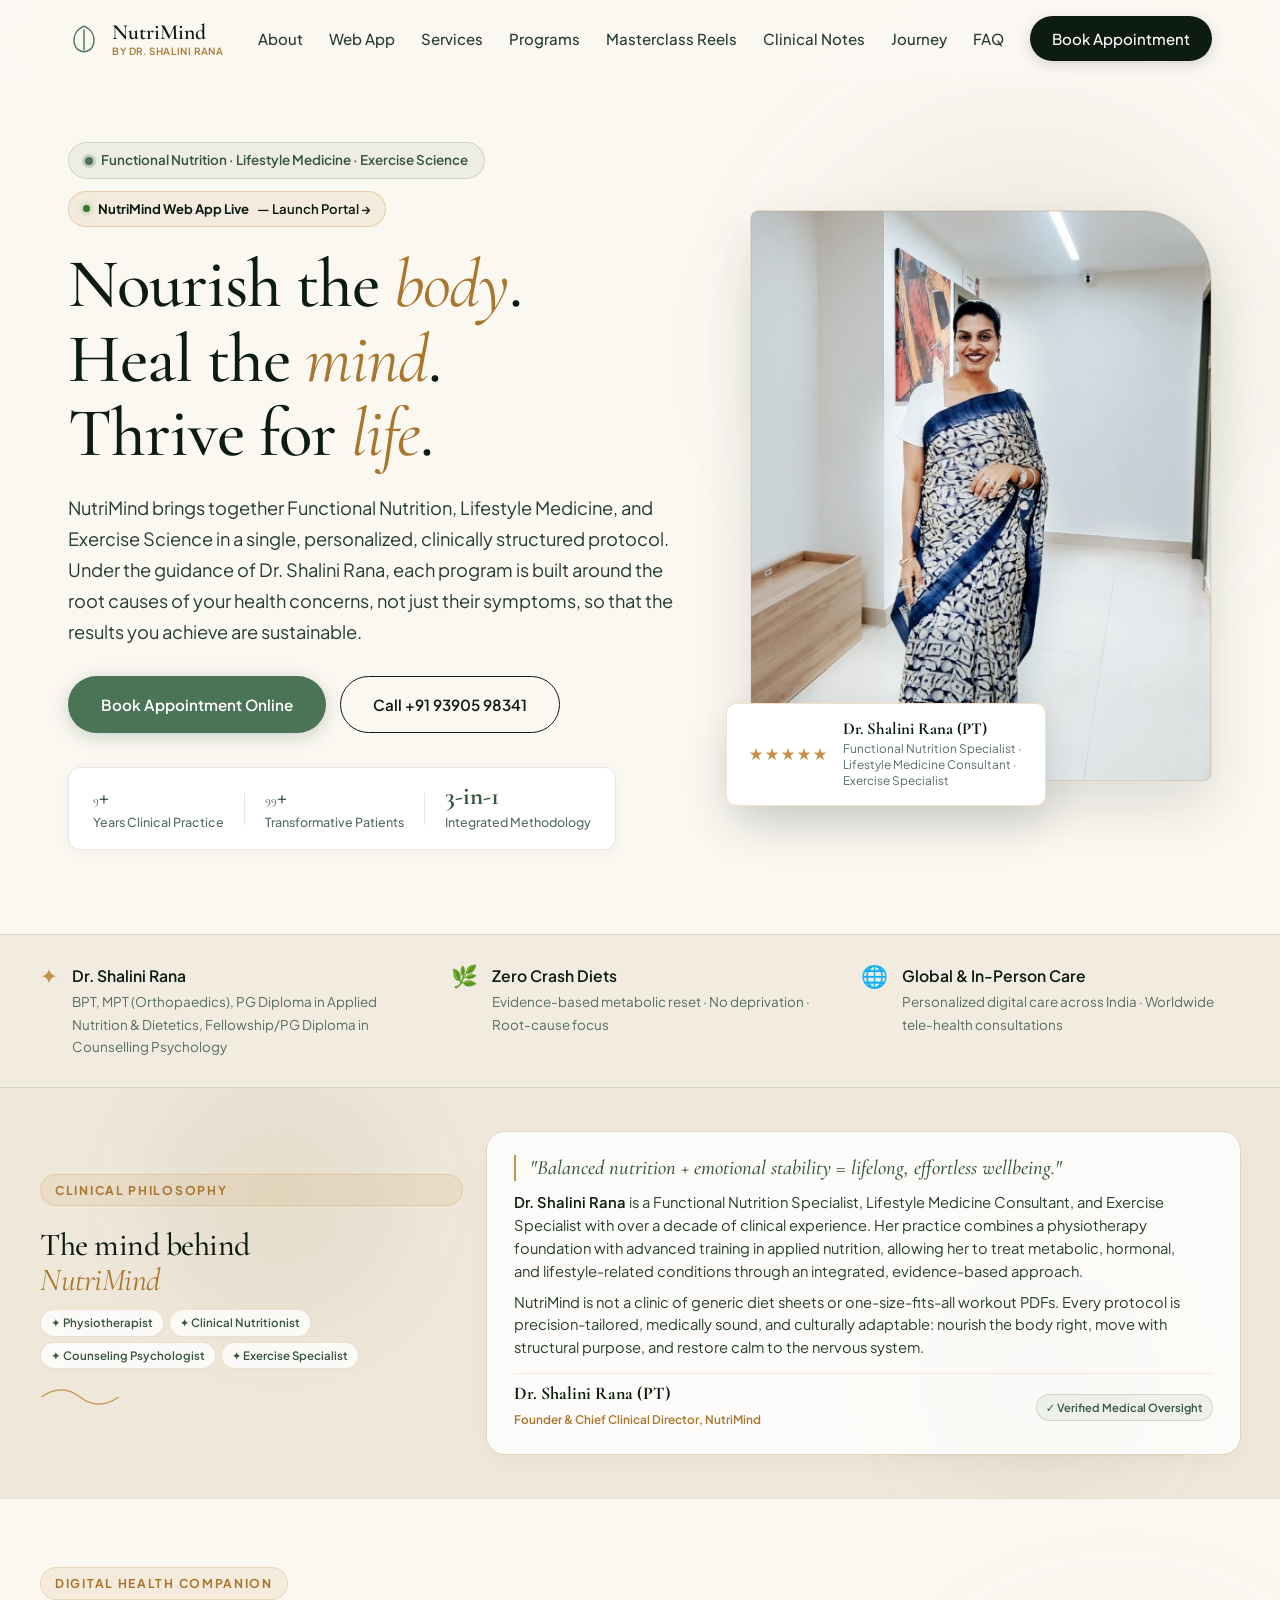
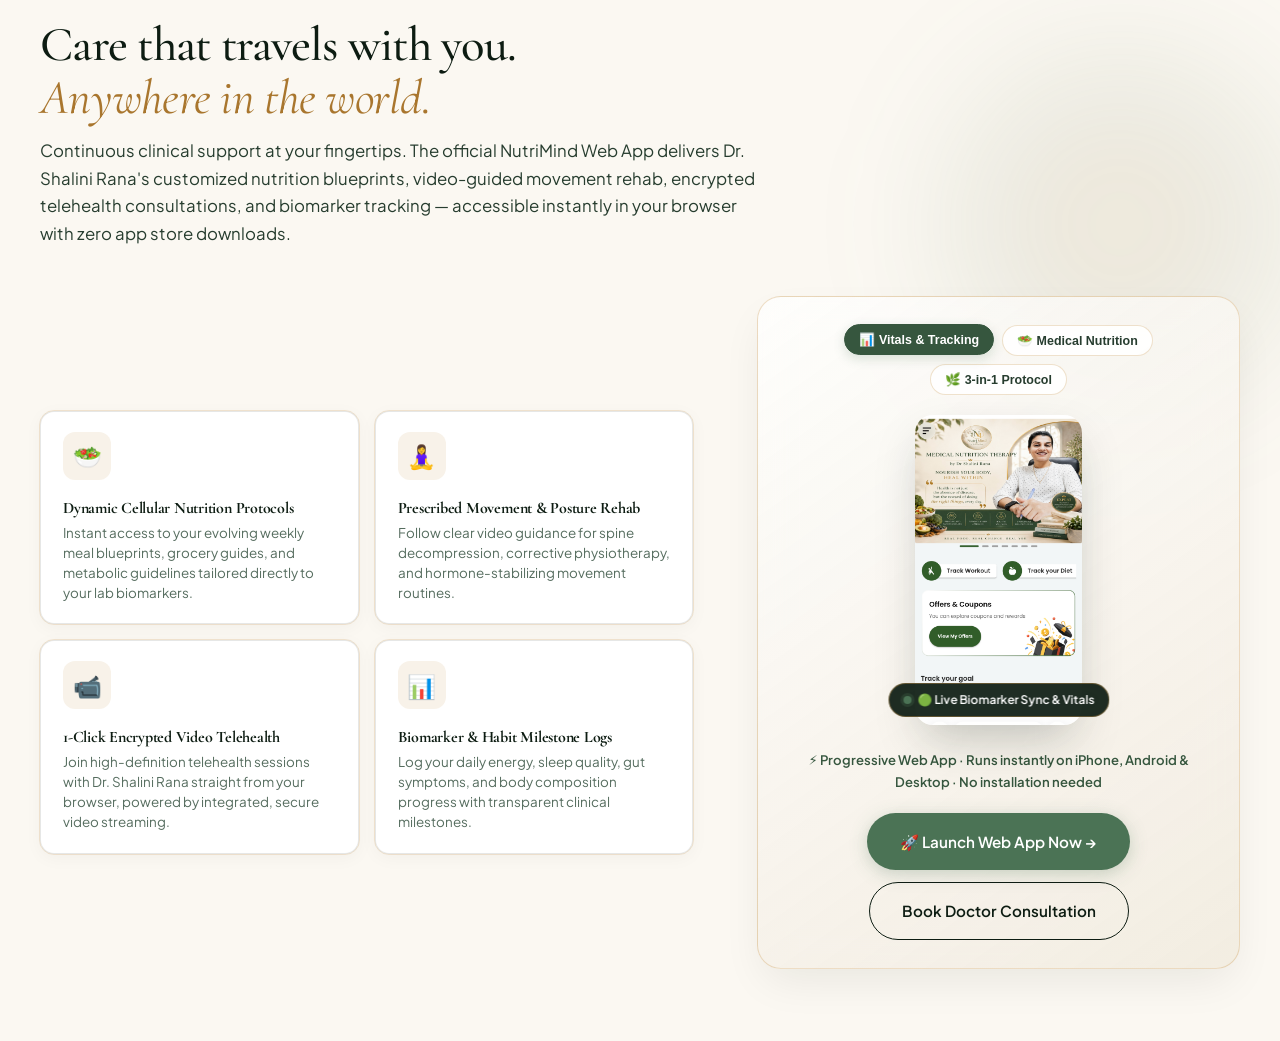
==== commit f1ad3432: "Optimize website performance, mobile responsiveness, UX hierarchy, and SEO structured data" ====
--- a/nutrimind.html
+++ b/nutrimind.html
@@ -3,8 +3,10 @@
 <head>
 <meta charset="UTF-8">
 <meta name="viewport" content="width=device-width, initial-scale=1.0">
-<title>NutriMind | Functional Nutrition &amp; Lifestyle Medicine by Dr. Shalini Rana</title>
-<meta name="description" content="Personalized, clinically structured protocols combining functional nutrition, lifestyle medicine, and exercise science. Consult Dr. Shalini Rana, Hyderabad.">
+<title>NutriMind | Functional Nutrition, Lifestyle Medicine &amp; Exercise Science by Dr. Shalini Rana</title>
+<meta name="description" content="Personalized, clinically structured protocols combining functional nutrition, orthopedic physical therapy, and counseling psychology. Consult Dr. Shalini Rana in Tellapur, Hyderabad &amp; worldwide online.">
+<meta name="theme-color" content="#0D1C12">
+<link rel="canonical" href="https://nutrimindbydrshalini.com/">
 <link rel="preconnect" href="https://fonts.googleapis.com">
 <link rel="preconnect" href="https://fonts.gstatic.com" crossorigin>
 <link href="https://fonts.googleapis.com/css2?family=Cormorant+Garamond:ital,wght@0,400;0,500;0,600;0,700;1,400;1,500;1,600&family=Plus+Jakarta+Sans:wght@300;400;500;600;700&display=swap" rel="stylesheet">
--- a/style.css
+++ b/style.css
@@ -2116,51 +2116,90 @@
 }
 
 @media (max-width: 820px) {
+  body.nav-open {
+    overflow: hidden;
+  }
   .main-nav {
-    position: fixed; inset: 68px 0 0 0; background: var(--ivory);
-    flex-direction: column; align-items: flex-start; padding: 34px 28px;
-    gap: 22px; transform: translateY(-8px); opacity: 0; pointer-events: none;
+    position: fixed; inset: 68px 0 0 0;
+    background: rgba(251, 248, 242, 0.98);
+    backdrop-filter: blur(20px);
+    -webkit-backdrop-filter: blur(20px);
+    flex-direction: column; align-items: flex-start;
+    padding: 30px 24px 40px;
+    gap: 18px;
+    transform: translateY(-10px);
+    opacity: 0; pointer-events: none;
     transition: transform .25s ease, opacity .25s ease;
-    box-shadow: var(--shadow-lg);
+    box-shadow: 0 20px 40px rgba(13, 28, 18, 0.12);
+    overflow-y: auto;
+    max-height: calc(100vh - 68px);
+    border-top: 1px solid var(--line);
   }
   .main-nav.open { transform: none; opacity: 1; pointer-events: auto; }
-  .main-nav a { font-size: 1.15rem; }
+  .main-nav a {
+    font-size: 1.18rem;
+    font-weight: 500;
+    padding: 8px 0;
+    width: 100%;
+    border-bottom: 1px solid rgba(13, 28, 18, 0.05);
+  }
+  .main-nav a.nav-cta {
+    margin-top: 12px;
+    text-align: center;
+    border-bottom: none;
+    padding: 14px 20px;
+    font-size: 1rem;
+  }
   .nav-toggle { display: flex; }
 }
 
 @media (max-width: 580px) {
-  .app-showcase { padding: 75px 18px; }
+  .app-showcase { padding: 60px 16px; }
   .app-cta-group { flex-direction: column; }
   .app-cta-group .btn { width: 100%; text-align: center; }
   .orbit-badge { display: none; }
-  .app-device-frame { width: 290px; border-radius: 36px; padding: 10px; }
-  .device-screen { border-radius: 28px; min-height: 480px; }
+  .app-device-frame { width: 100%; max-width: 290px; border-radius: 36px; padding: 10px; }
+  .device-screen { border-radius: 28px; min-height: 440px; }
   .journey-grid { grid-template-columns: 1fr; }
   .program-grid { grid-template-columns: 1fr; }
-  .hero-actions { flex-direction: column; }
-  .hero-actions .btn { width: 100%; }
+  .hero-actions { flex-direction: column; width: 100%; }
+  .hero-actions .btn { width: 100%; text-align: center; }
   .hero-trust-bar { flex-direction: column; align-items: flex-start; width: 100%; }
   .trust-divider { width: 100%; height: 1px; }
-  .contact-form { padding: 30px 22px; }
+  .contact-form { padding: 26px 18px; }
+  .contact-form input,
+  .contact-form select,
+  .contact-form textarea {
+    font-size: 16px; /* Prevents auto-zoom in iOS Safari */
+  }
   .floating-book-btn {
-    bottom: 18px; right: 72px;
-    padding: 10px 16px;
-    font-size: 0.82rem;
+    bottom: calc(16px + env(safe-area-inset-bottom, 0px));
+    right: calc(68px + env(safe-area-inset-right, 0px));
+    padding: 11px 16px;
+    font-size: 0.84rem;
+    min-height: 44px;
+    display: inline-flex;
+    align-items: center;
   }
   .back-to-top {
-    bottom: 18px; right: 16px;
+    bottom: calc(16px + env(safe-area-inset-bottom, 0px));
+    right: calc(14px + env(safe-area-inset-right, 0px));
     width: 44px; height: 44px;
   }
 }
 
 @media (max-width: 380px) {
+  .hero-badge-wrap { flex-direction: column; align-items: flex-start; gap: 8px; }
+  .hero-badge, .hero-app-pill { width: 100%; justify-content: center; }
   .floating-book-btn {
-    bottom: 16px; right: 64px;
+    bottom: calc(12px + env(safe-area-inset-bottom, 0px));
+    right: calc(56px + env(safe-area-inset-right, 0px));
     padding: 9px 12px;
     font-size: 0.78rem;
   }
   .back-to-top {
-    bottom: 16px; right: 12px;
+    bottom: calc(12px + env(safe-area-inset-bottom, 0px));
+    right: calc(10px + env(safe-area-inset-right, 0px));
     width: 40px; height: 40px;
   }
 }
